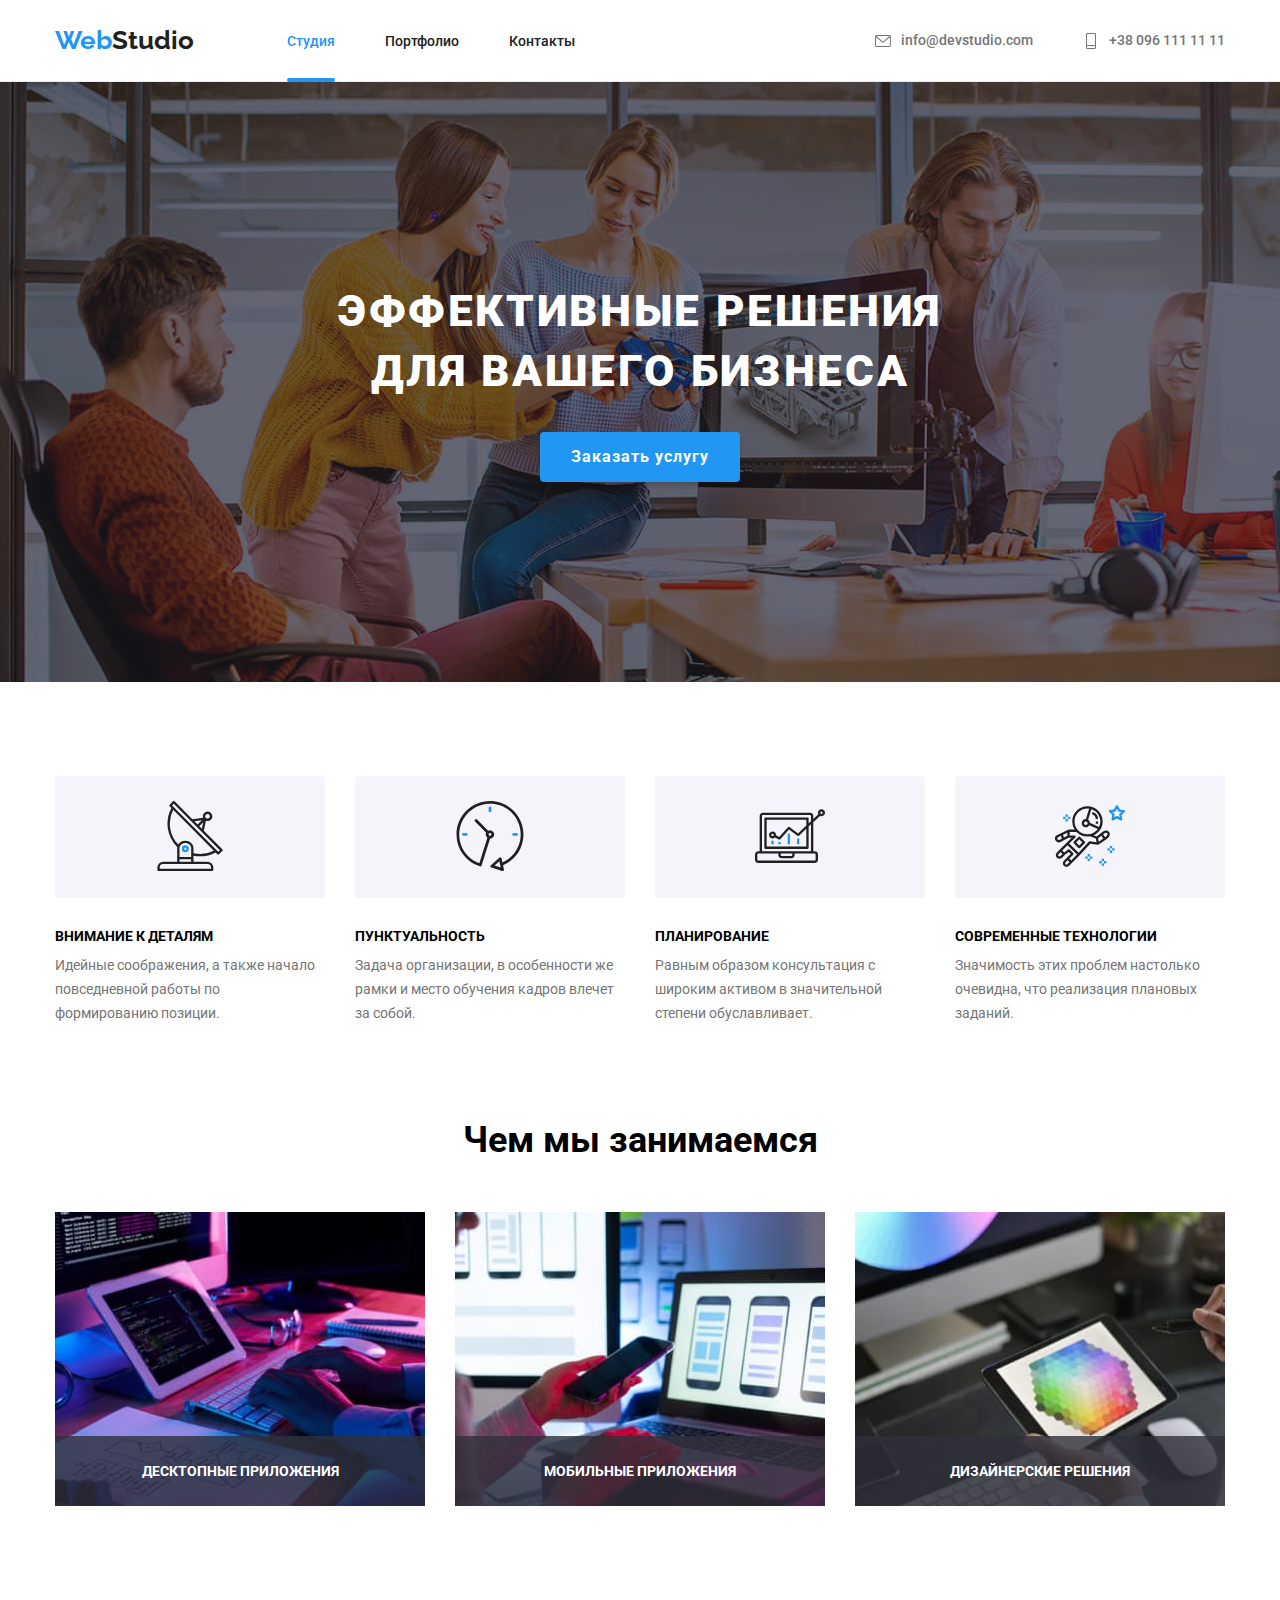
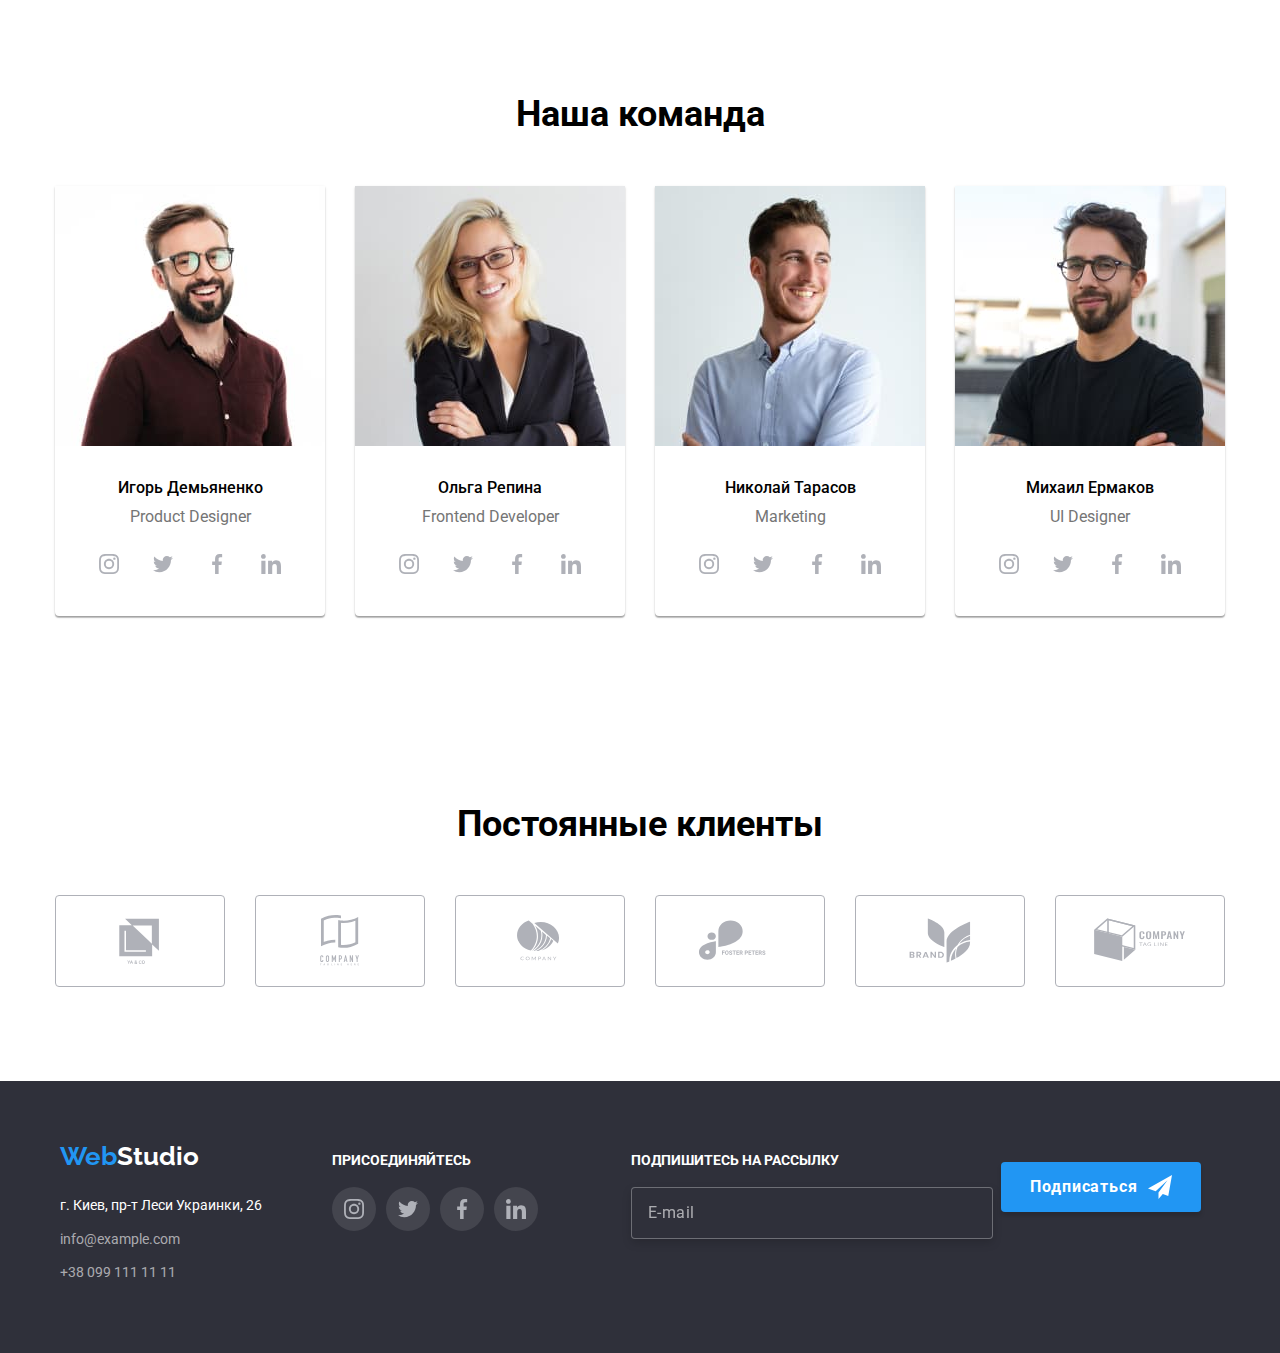
==== index.html @ 5f5c79c5 "Initial commit" ====
<!DOCTYPE html>
<html lang="ru">

<head>
    <meta charset="UTF-8">
    <meta http-equiv="X-UA-Compatible" content="IE=edge">
    <meta name="viewport" content="width=device-width, initial-scale=1.0">
    <title>Студия</title>
    <link rel="preconnect" href="https://fonts.googleapis.com">
    <link rel="preconnect" href="https://fonts.gstatic.com" crossorigin>
    <link
        href="https://fonts.googleapis.com/css2?family=Raleway:wght@700&family=Roboto:wght@400;500;700;900&display=swap"
        rel="stylesheet">
    <!-- <link rel="stylesheet" href="./css/styles.css"> -->
    <link rel="stylesheet" href="./scss/main.css">
</head>

<body>

    <!-- Хедер -->

    <header class="header">
        <div class="container header__container">
            <nav class="header__nav">
                <a href="./index.html" class="logo">
                    <span class="logo__colored">Web</span>Studio</a>
                <ul class="header__menu">
                    <li class="header__menu-item active"><a class="header__menu-link header__menu-link-color" href="./index.html">Студия</a></li>
                    <li class="header__menu-item"><a class="header__menu-link" href="./portfolio.html">Портфолио</a></li>
                    <li class="header__menu-item"><a class="header__menu-link" href="">Контакты</a></li>
                </ul>
            </nav>
            <ul class="header__address">
                <li class="header__address-item">
                    <a class="header__address-link" href="mailto:info@devstudio.com"> <svg class="header__adress-icon">
                            <use href="./images/icons/contacts.svg#icon-mail"></use>
                        </svg>info@devstudio.com</a>
                </li>
                <li class="header__address-item">
                    <a class="header__address-link" href="tel:+380961111111"> <svg class="header__adress-icon">
                            <use href="./images/icons/contacts.svg#icon-tel"></use>
                        </svg>+38 096 111 11 11</a>
                </li>
            </ul>
        </div>
    </header>
    <main>

        <!-- Герой -->

        <section class="hero">
            <div class="container hero__container">
                <h1 class="hero__title">Эффективные решения для вашего бизнеса</h1>
                <!-- btn hero__btn -->
                <button type="button" class="btn" data-modal-open>Заказать услугу</button>
            </div>
        </section>

        <!-- Особености -->

        <section class="section">
            <div class="container">
                <h2 class="hidden">Особенности</h2>
                <ul class="details">
                    <li class="details__item">
                        <div class="details__item-box">
                            <svg class="details__item-image">
                                <use href="./images/icons/about-us.svg#icon-antenna"></use>
                            </svg>
                        </div>
                        <h3 class="details__item-title">Внимание к деталям</h3>
                        <p class="details__item-description">Идейные соображения, а также начало повседневной работы по формированию позиции.</p>
                    </li>
                    <li class="details__item">
                        <div class="details__item-box">
                            <svg class="details__item-image">
                                <use href="./images/icons/about-us.svg#icon-clock"></use>
                            </svg>
                        </div>
                        <h3 class="details__item-title">Пунктуальность</h3>
                        <p class="details__item-description">Задача организации, в особенности же рамки и место обучения кадров влечет за собой.</p>
                    </li>
                    <li class="details__item">
                        <div class="details__item-box">
                            <svg class="details__item-image">
                                <use href="./images/icons/about-us.svg#icon-diagram"></use>
                            </svg>
                        </div>
                        <h3 class="details__item-title">Планирование</h3>
                        <p class="details__item-description">Равным образом консультация с широким активом в значительной степени обуславливает.</p>
                    </li>
                    <li class="details__item">
                        <div class="details__item-box">
                            <svg class="details__item-image">
                                <use href="./images/icons/about-us.svg#icon-astronaut"></use>
                            </svg>
                        </div>
                        <h3 class="details__item-title">Современные технологии</h3>
                        <p class="details__item-description">Значимость этих проблем настолько очевидна, что реализация плановых заданий.</p>
                    </li>
                </ul>
            </div>

                    <!-- Чем мы занимаемся -->

            <div class="container work">
                <h2 class="section__title">Чем мы занимаемся</h2>
                <ul class="work__list">
                    <li>
                        <div class="work__box">
                            <img src="./images/img1.jpg" alt="Создаем разметку текста" width="370" />
                            <div class="work__description">
                                <h3 class="work__title">Десктопные приложения</h3>
                            </div>
                        </div>
                    </li>
                    <li>
                        <div class="work__box">
                            <img src="./images/img2.jpg" alt="Адаптируем для разных платформ" width="370" />
                            <div class="work__description">
                                <h3 class="work__title">Мобильные приложения</h3>
                            </div>
                        </div>
                    </li>
                    <li>
                        <div class="work__box">
                            <img src="./images/img3.jpg" alt="Создаем дизайн проэкта" width="370" />
                            <div class="work__description">
                                <h3 class="work__title">Дизайнерские решения</h3>
                            </div>
                        </div>
                    </li>
                </ul>
            </div>
        </section>

        <!-- Команда -->

        <section class="section our__team">
            <div class="container">
                <h2 class="section__title">Наша команда</h2>
                <ul class="our-team-list">
                    <li class="our-team-item">
                        <img src="./images/img4.jpg" alt="Фото Игорь Демьяненко" width="270">
                        <div class="our-team-box">
                            <h3 class="our-team-name">Игорь Демьяненко</h3>
                            <p class="our-team-post">Product Designer</p>
                        </div>
                        <ul class="socials">
                            <li class="socials__item">
                                <a href="#" class="socials__link">
                                    <svg class="socials__image">
                                        <use href="./images/icons/socials.svg#icon-inst"></use>
                                    </svg>
                                </a>
                            </li>
                            <li class="socials__item">
                                <a href="#" class="socials__link">
                                    <svg class="socials__image">
                                        <use href="./images/icons/socials.svg#icon-twiter"></use>
                                    </svg>
                                </a>
                            </li>
                            <li class="socials__item">
                                <a href="#" class="socials__link">
                                    <svg class="socials__image">
                                        <use href="./images/icons/socials.svg#icon-fb"></use>
                                    </svg>
                                </a>
                            </li>
                            <li class="socials__item">
                                <a href="#" class="socials__link">
                                    <svg class="socials__image">
                                        <use href="./images/icons/socials.svg#icon-li"></use>
                                    </svg>
                                </a>
                            </li>
                        </ul>
                    </li>
                    <li class="our-team-item">
                        <img src="./images/img5.jpg" alt="Фото Ольга Репина" width="270">
                        <div class="our-team-box">
                            <h3 class="our-team-name">Ольга Репина</h3>
                            <p class="our-team-post">Frontend Developer</p>
                        </div>
                        <ul class="socials">
                            <li class="socials__item">
                                <a href="#" class="socials__link">
                                    <svg class="socials__image">
                                        <use href="./images/icons/socials.svg#icon-inst"></use>
                                    </svg>
                                </a>
                            </li>
                            <li class="socials__item">
                                <a href="#" class="socials__link">
                                    <svg class="socials__image">
                                        <use href="./images/icons/socials.svg#icon-twiter"></use>
                                    </svg>
                                </a>
                            </li>
                            <li class="socials__item">
                                <a href="#" class="socials__link">
                                    <svg class="socials__image">
                                        <use href="./images/icons/socials.svg#icon-fb"></use>
                                    </svg>
                                </a>
                            </li>
                            <li class="socials__item">
                                <a href="#" class="socials__link">
                                    <svg class="socials__image">
                                        <use href="./images/icons/socials.svg#icon-li"></use>
                                    </svg>
                                </a>
                            </li>
                        </ul>
                    </li>
                    <li class="our-team-item">
                        <img src="./images/img6.jpg" alt="Фото Николай Тарасов" width="270">
                        <div class="our-team-box">
                            <h3 class="our-team-name">Николай Тарасов</h3>
                            <p class="our-team-post">Marketing</p>
                        </div>
                        <ul class="socials">
                            <li class="socials__item">
                                <a href="#" class="socials__link">
                                    <svg class="socials__image">
                                        <use href="./images/icons/socials.svg#icon-inst"></use>
                                    </svg>
                                </a>
                            </li>
                            <li class="socials__item">
                                <a href="#" class="socials__link">
                                    <svg class="socials__image">
                                        <use href="./images/icons/socials.svg#icon-twiter"></use>
                                    </svg>
                                </a>
                            </li>
                            <li class="socials__item">
                                <a href="#" class="socials__link">
                                    <svg class="socials__image">
                                        <use href="./images/icons/socials.svg#icon-fb"></use>
                                    </svg>
                                </a>
                            </li>
                            <li class="socials__item">
                                <a href="#" class="socials__link">
                                    <svg class="socials__image">
                                        <use href="./images/icons/socials.svg#icon-li"></use>
                                    </svg>
                                </a>
                            </li>
                        </ul>
                    </li>
                    <li class="our-team-item">
                        <img src="./images/img7.jpg" alt="Фото Михаил Ермаков" width="270">
                        <div class="our-team-box">
                            <h3 class="our-team-name">Михаил Ермаков</h3>
                            <p class="our-team-post">UI Designer</p>
                        </div>
                        <ul class="socials">
                            <li class="socials__item">
                                <a href="#" class="socials__link">
                                    <svg class="socials__image">
                                        <use href="./images/icons/socials.svg#icon-inst"></use>
                                    </svg>
                                </a>
                            </li>
                            <li class="socials__item">
                                <a href="#" class="socials__link">
                                    <svg class="socials__image">
                                        <use href="./images/icons/socials.svg#icon-twiter"></use>
                                    </svg>
                                </a>
                            </li>
                            <li class="socials__item">
                                <a href="#" class="socials__link">
                                    <svg class="socials__image">
                                        <use href="./images/icons/socials.svg#icon-fb"></use>
                                    </svg>
                                </a>
                            </li>
                            <li class="socials__item">
                                <a href="#" class="socials__link">
                                    <svg class="socials__image">
                                        <use href="./images/icons/socials.svg#icon-li"></use>
                                    </svg>
                                </a>
                            </li>
                        </ul>
                    </li>
                </ul>
            </div>
        </section>

        <!-- Лого секция -->

        <section class="section">
            <div class="container">
                <h2 class="section__title">Постоянные клиенты</h2>
                <ul class="client__list">
                    <li class="client__item">
                        <svg class="client__icon">
                            <use href="./images/icons/logotips.svg#icon-Logo1"></use>
                        </svg>
                    </li>
                    <li class="client__item">
                        <svg class="client__icon">
                            <use href="./images/icons/logotips.svg#icon-Logo2"></use>
                        </svg>
                    </li>
                    <li class="client__item">
                        <svg class="client__icon">
                            <use href="./images/icons/logotips.svg#icon-Logo3"></use>
                        </svg>
                    </li>
                    <li class="client__item">
                        <svg class="client__icon">
                            <use href="./images/icons/logotips.svg#icon-Logo4"></use>
                        </svg>
                    </li>
                    <li class="client__item">
                        <svg class="client__icon">
                            <use href="./images/icons/logotips.svg#icon-Logo5"></use>
                        </svg>
                    </li>
                    <li class="client__item">
                        <svg class="client__icon">
                            <use href="./images/icons/logotips.svg#icon-Logo6"></use>
                        </svg>
                    </li>
                </ul>
            </div>
        </section>
    </main>

    <!-- Футер -->

    <footer class="footer">
        <div class="footer__container container">
            <div>
                <a href="./index.html" class="logo logo_c-white"><span class="logo__colored">Web</span>Studio</a>
                <address>
                    <ul class="footer__contact-list">
                        <li class="footer__contact-item">
                            <a class="footer__contact-address" href="">г. Киев, пр-т Леси Украинки, 26</a>
                        </li>
                        <li class="footer__contact-item">
                            <a class="footer__contact-link" href="mailto:info@example.com">info@example.com</a>
                        </li>
                        <li class="footer__contact-item">
                            <a class="footer__contact-link" href="tel:+380991111111">+38 099 111 11 11</a>
                        </li>
                    </ul>
                </address>
            </div>
            
            <div class="footer__socials-box">
                <h3 class="footer__title">ПРИСОЕДИНЯЙТЕСЬ</h3>
                <ul class="footer__socials">
                    <li>
                        <a href="#" class="socials__link _color-change">
                            <svg class="socials__image">
                                <use href="./images/icons/socials.svg#icon-inst"></use>
                            </svg>
                        </a>
                    </li>
                    <li>
                        <a href="#" class="socials__link _color-change">
                            <svg class="socials__image">
                                <use href="./images/icons/socials.svg#icon-twiter"></use>
                            </svg>
                        </a>
                    </li>
                    <li>
                        <a href="#" class="socials__link _color-change">
                            <svg class="socials__image">
                                <use href="./images/icons/socials.svg#icon-fb"></use>
                            </svg>
                        </a>
                    </li>
                    <li>
                        <a href="#" class="socials__link _color-change">
                            <svg class="socials__image">
                                <use href="./images/icons/socials.svg#icon-li"></use>
                            </svg>
                        </a>
                    </li>
                </ul>
            </div>
            <div class="subscribe-box">
                <h3 class="footer__title">ПОДПИШИТЕСЬ НА РАССЫЛКУ</h3>
                
                <label for="subscribe-input"></label>
                <input class="subscribe-input" name="subscribe-input" id="subscribe-input" type="email" placeholder="E-mail">

                <button class="btn footer__btn" type="submit">Подписаться
                    <span class="subscribe-btn-box">
                        <svg class="subscribe-btn-icon">
                            <use href="./images/icons/icon-telegram.svg#icon-telegram"></use>
                        </svg>
                    </span>
                </button>

            </div> 
        </div>
    </footer>

<!-- Модальное окно -->


    <div class="backdrop is-hidden" data-modal>
        <div class="modal">
            <div class="container form__container">
                <form class="modal__form">
                    <p class="modal__form-title">Оставьте свои данные, мы вам перезвоним</p>
                    
                    
                    <label class="modal__label" for="form-name">Имя</label>
                    <div class="modal__form-input-box">
                        <input
                        class="modal__form-input"
                         type="text"
                         name="form-name"
                         id="form-name">
                        <span class="modal__input-item">
                            <svg  class="modal__input-icon">
                           <use href="./images/icons/form-icons.svg#icon-name"></use></svg></span>
                        </div>


                     <label class="modal__label" for="form-tel">Телефон</label>
                    <div class="modal__form-input-box">
                        <input
                        class="modal__form-input"
                         type="tel"
                         name="form-tel"
                         id="form-tel">
                        <span class="modal__input-item">
                        <svg class="modal__input-icon">
                            <use href="./images/icons/form-icons.svg#icon-tel"></use></svg></span>
                        </div>

                    <label class="modal__label" for="form-email">Почта</label>
                    <div class="modal__form-input-box">
                        <input
                        class="modal__form-input"
                         type="email"
                         name="form-email"
                         id="form-email">
                        <span class="modal__input-item">
                        <svg class="modal__input-icon">
                            <use href="./images/icons/form-icons.svg#icon-mail"></use></svg></span>
                    </div>

                     <label class="modal__label" for="form-textarea">Комментарий</label>
                    <textarea
                    class="modal__form-input modal__form-textarea" 
                    name="form-textarea-message"
                    id="form-textarea"
                    placeholder="Введите текст"
                    cols="30" 
                    rows="10"></textarea>

                    <label class="form__checkbox-label" for="form-checkbox">
                    <input 
                    class="form__checkbox-input" 
                    type="checkbox" 
                    name="checkbox" 
                    id="form-checkbox">
                    <span class="form__checkbox-checkmark">
                        <svg  class="form__checkbox-icon">
                        <use href="./images/icons/form-icons.svg#icon-check"></use></svg>
                    </span>
                    Соглашаюсь с рассылкой и принимаю
                    <a class="form__checkbox-link" href="">Условия договора</a>
                    </label>

                    <button class="btn" type="submit">Отправить</button>


                </form>
            </div>
            <div class="modal__close" data-modal-close>
            </div>
        </div>
    </div>
    <script src="./js/modal.js"></script>
</body>

</html>
---- css/styles.css ----
/* База */

/* body {
    background-color: var(--brandColor);
    font-family: 'Roboto', sans-serif;
    font-weight: 500;
    font-size: 14px;
    line-height: 1.15;
    color: #212121;
} */

/* * {
    margin: 0;
    padding: 0;
    list-style: none;
    text-decoration: none;
} */

/* :root {
    --brandColor: #ffffff;
    --brandcolorone: #757575;
    --brandcolortwo: #2196f3;
} */

/* .container {
    max-width: 1170px;
    margin: 0 auto;
} */

/* .section {
    padding: 94px 60px;
} */

/* Хедер */

/* .header {
    padding: 24px 215px 25px 215px;
    border-bottom: 1px solid #ECECEC;
} */

/* .logo {
    font-family: 'Raleway', sans-serif;
    font-style: normal;
    font-weight: bold;
    font-size: 26px;
    line-height: 1.20;
    color: var(--brandcolortwo);
}

.logo__color-black {
    color: #212121;
}
.logo__color-white {
    color: var(--brandColor);
} */

/* .header__container {
    display: flex;
    align-items: center;
    justify-content: space-between;
}

.header__nav {
    display: flex;
    align-items: center;

}

.header__menu {
    display: flex;
    margin-left: 93px;
}

.header__menu-link {
    color: #212121;
    align-items: center;
    transition: 250ms cubic-bezier(0.4, 0, 0.2, 1);
}

.header__menu-item {
    margin-right: 50px;
    position: relative;
} */

/* .active::after {
    content: '';
    position: absolute;
    bottom: -34px;
    left: 0;
    width: 100%;
    height: 4px;
    background: #2196F3;
    border-radius: 2px;
    transition: 250ms cubic-bezier(0.4, 0, 0.2, 1);
} */

/* .header__address {
    display: flex;
    align-items: center;
    transition: 250ms cubic-bezier(0.4, 0, 0.2, 1);
}

.header__address-item {
    margin-left: 50px;
    display: flex;
}

.header__address-link {
    display: flex;
    color: var(--brandcolorone);
    transition: 250ms cubic-bezier(0.4, 0, 0.2, 1);
}

.header__address-link:hover,
.header__address-link:focus {
    color: var(--brandcolortwo);
} */

/* .header__adress-icon {
    max-width: 16px;
    max-height: 16px;
    fill: var(--brandcolorone);
    margin-right: 10px;
    transition: 250ms cubic-bezier(0.4, 0, 0.2, 1);
}

.header__address-link:hover 
.header__adres-icon {
    fill: var(--brandcolortwo);
} */

/* Секция 1 */

/* .hero {
    background: linear-gradient(rgba(47, 48, 58, 0.4), rgba(47, 48, 58, 0.4)), url(../images/hero-image.jpg);
    padding: 200px 200px;
    background-repeat: no-repeat;
    background-size: cover;
    max-width: 1600px;
}

.hero__container {
    display: flex;
    flex-direction: column;
    align-items: center;

}

.hero__title {
    font-weight: 900;
    font-size: 44px;
    line-height: 1.36;
    color: var(--brandColor);
    text-align: center;
    letter-spacing: 0.06em;
    text-transform: uppercase;
    width: 696px;
    height: 120px;
} */

/* .mainbutton {
    margin-top: 30px;
    width: 200px;
    height: 50px;
    font-family: inherit;
    font-weight: bold;
    font-size: 16px;
    line-height: 1.87;
    color: var(--brandColor);
    background-color: var(--brandcolortwo);
    cursor: pointer;
    text-align: center;
    box-shadow: 0px 4px 4px rgba(0, 0, 0, 0.15);
    border-radius: 4px;
    border: none;

} */

/* Особенности */

/* .hidden {
    display: none;
} */ 

/* .details {
    display: flex;
    justify-content: space-between;
}

.details__item {
    display: flex;
    flex-direction: column;
    max-width: 270px;
}

.details__item-box {
    background: #F5F4FA;
    border-radius: 4px;
    margin-bottom: 30px;
}

.details__item-image {
    max-width: 70px;
    max-height: 70px;
    padding: 25px 100px;
}

.details__item-title {
    font-weight: 700;
    font-size: 14px;
    line-height: 1.15;
    text-transform: uppercase;
    margin-bottom: 10px;
}

.details__item-description {
    font-weight: 400;
    font-size: 14px;
    line-height: 1.71;
    color: var(--brandcolorone);
} */

/* Чем мы занимаемся */

/* .work__container {
    margin-top: 94px;
} */

/* .section__title {
    font-weight: 700;
    font-size: 36px;
    line-height: 1.16;
    text-align: center;
    margin-bottom: 50px;
} */

/* .work__list {
    display: flex;
    justify-content: space-between;
}

.work__box {
    position: relative;
    max-height: 294px;
}

.work__description {
    position: absolute;
    height: 70px;
    width: 100%;
    bottom: 0;
    background: linear-gradient(rgba(47, 48, 58, 0.8), rgba(47, 48, 58, 0.8));
}

.work__title {
    padding: 27px 0;
    font-weight: 700;
    font-size: 14px;
    line-height: 16px;
    text-align: center;
    text-transform: uppercase;
    color: var(--brandColor);
} */

/* Команда */

/* .our__team {
    background-color: #F5F4FA;
}

.our__team-list {
    display: flex;
    justify-content: space-between;
    width: 1170px;
}

.our__team-item {
    background-color: var(--brandColor);
    box-shadow: 0px 1px 3px rgba(0, 0, 0, 0.12), 0px 1px 1px rgba(0, 0, 0, 0.14), 0px 2px 1px rgba(0, 0, 0, 0.2);
    border-radius: 0px 0px 4px 4px;
}

.our__team-box {
    padding: 30px 60px 0 60px;
}

.our__team-name {
    font-size: 16px;
    line-height: 1.19;
    text-align: center;
    margin-bottom: 10px;
}

.our__team-post {
    font-weight: 400;
    font-size: 16px;
    line-height: 1.19;
    color: var(--brandcolorone);
    text-align: center;
} */

/* Сошиалс */

/* .socials {
    display: flex;
    justify-content: space-between;
    padding: 16px 32px 30px 32px;
}

.socials__link {
    display: flex;
    border-radius: 50%;
    text-align: center;
    width: 44px;
    height: 44px;
    justify-content: center;
    align-items: center;
    transition: 250ms cubic-bezier(0.4, 0, 0.2, 1);
}

.socials__link:hover {
    background-color: #2196F3;
}

.socials__link:hover .socials__image {
    fill: #fff;
}

.socials__image {
    height: 20px;
    width: 20px;
    fill: #AFB1B8;
    transition: 250ms cubic-bezier(0.4, 0, 0.2, 1);
}
.footer__socials {
    display: flex;
    justify-content: space-between;
}

._color-change {
    background-color: rgba(255, 255, 255, 0.1);
} */

/* Секция иконок */

/* .client__list {
    display: flex;
    justify-content: space-between;
}

.client__item {
    display: flex;
    width: 170px;
    height: 92px;
    border: 1px solid #AFB1B8;
    box-sizing: border-box;
    border-radius: 4px;
    cursor: pointer;
    transition: 250ms cubic-bezier(0.4, 0, 0.2, 1);
}

.client__icon {
    padding: 16px 32px;
    fill: rgba(175, 177, 184, 1);
} */

/* .client__item:hover .client__icon {
    fill: var(--brandcolortwo);
}

.client__item:hover {
    border-color: var(--brandcolortwo);
} */

/* Футер */

/* .footer {
    padding: 60px 60px;
    background-color: #2F303A;
}

.footer__container {
    display: flex;
}

.footer__contact-list {
    margin-top: 20px;
    font-weight: 400;
    font-style: normal;
    font-size: 14px;
    line-height: 1.72;
    color: var(--brandColor);
}
.footer__contact-item {
    margin-bottom: 9px;
}

.footer__contact-link {
    font-size: 14px;
    line-height: 1.72;
    color: rgba(255, 255, 255, 0.6);
    transition: 250ms cubic-bezier(0.4, 0, 0.2, 1);
}

.footer__contact-link:hover,
.footer__contact-link:focus {
    color: var(--brandcolortwo);
}

.footer__contact-address {
    font-style: normal;
    font-weight: 400;
    font-size: 14px;
    line-height: 1.71;
    color: var(--brandColor);
}


.footer__socials-box {
    display: flex;
    flex-wrap: wrap;
    flex-direction: column;
    margin-left: 70px;
    margin-top: 12px;
    width: 206px;
}

.footer__title {
    font-size: 14px;
    font-weight: 700;
    color: rgba(255, 255, 255, 1);
    margin-bottom: 20px;
} */

/* Email */

/* .subscribe-box {
    width: 570px;
    position: relative;
    margin-left: 93px;
    margin-top: 12px;
    
}

.subscribe-input {
    position: absolute;
    left: 0;
    width: 362px;
    height: calc(50px + 2px);
    padding-left: 16px;
    cursor: pointer;

    border: 1px solid rgba(255, 255, 255, 0.3);
    box-sizing: border-box;
    filter: drop-shadow(0px 4px 4px rgba(0, 0, 0, 0.15));
    border-radius: 4px;
    background-color: #2F303A;
    color: var(--brandColor);
}
.subscribe-btn-box {
    width: 24px;
    height: 24px;
    margin-left: 10px;
}
.subscribe-btn-icon {
    width: 24px;
    height: 24px;
}
.subscribe-input::placeholder {
    display: flex;
    align-items: center;
    font-weight: 400;
    font-size: 16px;
    line-height: 20px;
    letter-spacing: 0.03em;
    color: rgba(255, 255, 255, 0.6);
}
.subscribe-input:focus-within {
    outline: 2px solid var(--brandcolortwo);
} */

.subscribe-btn {
    position: absolute;
    display: flex;
    justify-content: center;
    align-items: center;
    right: 0;
    padding: 10px 28px;
    width: 200px;
    height: calc(50px + 2px);
    background: #2196F3;
    box-shadow: 0px 4px 4px rgba(0, 0, 0, 0.15);
    border-radius: 4px;
    border: none;
    cursor: pointer;

    font-family: 'Roboto', sans-serif;
    font-weight: 700;
    font-size: 16px;
    line-height: 30px;
    text-align: center;
    letter-spacing: 0.06em;
    color: #ffffff;
}

/* Страница: Портфолио */

/* Кнопки */


/* .portfolio__filter {
    display: flex;
    margin-bottom: 50px;
    justify-content: center;
} */

.portfolio__filter button {
    padding: 6px 22px;
    font-family: inherit;
    font-weight: 500;
    font-size: 16px;
    line-height: 1.62;
    cursor: pointer;
    color: #212121;
    background-color: #F5F4FA;
    border-radius: 4px;
    border: none;
    transition: 250ms cubic-bezier(0.4, 0, 0.2, 1);
}
/* .portfolio__filter-item:not(:last-child) {
    margin-right: 8px;
} */

.portfolio__filter button:hover,
.portfolio__filter button:focus {
    color: var(--brandColor);
    background-color: var(--brandcolortwo);
    box-shadow: 0px 3px 1px rgba(0, 0, 0, 0.1), 0px 1px 2px rgba(0, 0, 0, 0.08), 0px 2px 2px rgba(0, 0, 0, 0.12);
}


/* Картинки */


/* .portfolio__list {
    display: flex;
    flex-wrap: wrap;
    justify-content: space-between;
} */

/* .portfolio__item {
    margin-bottom: 30px;
    transition: 250ms cubic-bezier(0.4, 0, 0.2, 1);
} */

/* .portfolio__item:hover {
    box-shadow: 0px 1px 1px rgba(0, 0, 0, 0.12), 0px 4px 4px rgba(0, 0, 0, 0.06), 1px 4px 6px rgba(0, 0, 0, 0.16);
}
.portfolio__item-box {
    position: relative;
    overflow: hidden;
    height: 294px;
} */
/* .portfolio__item:hover 
.portfolio__image-box {
    top: 0;
    transform: translateY(0%);
} */

/* .portfolio__image-box {
    display: flex;
    align-items: center;
    position: absolute;
    height: 100%;
    padding: 0 25px;
    top: 0;
    transform: translateY(100%);
    color: var(--brandColor);
    transition: 250ms cubic-bezier(0.4, 0, 0.2, 1);
    background: linear-gradient(rgba(33, 150, 243, 0.9), rgba(33, 150, 243, 0.9));
} */

/* .portfolio__image-text {
    font-weight: 400;
    font-size: 18px;
    line-height: 28px;
    text-align: center;
}

.portfolio__description-box {
    padding: 20px 24px;
    box-sizing: border-box;
    border: 1px solid #EEEEEE;
    border-top: none;
    border-top-width: 110px;
}

.portfolio__description-title {
    font-weight: 700;
    font-size: 18px;
    line-height: 2;
}

.portfolio__description-text {
    font-weight: 400;
    font-size: 16px;
    line-height: 1.87;
    color: var(--brandcolorone);
} */



/* Бекдроп */

/* .backdrop.is-hidden {
    display: none;
    visibility: hidden;
    opacity: 0;
    pointer-events: none;
}

.backdrop {
    display: flex;
    justify-content: center;
    align-items: center;
    position: fixed;
    width: 100vw;
    height: 100%;
    top: 0;
    left: 0;
    opacity: 1;
    visibility: visible;

    background: linear-gradient(rgba(0, 0, 0, 0.2), rgba(0, 0, 0, 0.2));
} */

/* Модальное окно */
/* 
.modal {
    position: relative;
    opacity: 1;
    animation-name: modal;
    animation-duration: 0.5s;

    background: #FFFFFF;
    box-shadow: 0px 1px 3px rgba(0, 0, 0, 0.12), 0px 1px 1px rgba(0, 0, 0, 0.14), 0px 2px 1px rgba(0, 0, 0, 0.2);
    border-radius: 4px;
}

@keyframes modal {
    0% {
        transform: scale(0);
    }

    100% {
        transform: scale(1);
    }
} */

/* Модальное окною. Форма */

/* .form__container {
    display: flex;
    justify-content: center;
    align-items: center;
    padding: 40px;
}

.modal__form {
    display: flex;
    flex-direction: column;
    max-width: 450px;
} */

/* Формы заполнения */

/* .modal__form-title {
    font-weight: 700;
    font-size: 20px;
    line-height: 23px;
    text-align: center;
    margin-bottom: 12px;
    letter-spacing: 0.03em;
    color: #212121;
}

.modal__form-input-box {
    position: relative;
    height: 42px;
    cursor: pointer;
} */

/* .modal__input-item {
    position: absolute;
    margin: 14px 15px;
    left: 0;
    transition: 250ms cubic-bezier(0.4, 0, 0.2, 1);
}

.modal__input-icon {
    width: 12px;
    height: 12px;
    transition: 250ms cubic-bezier(0.4, 0, 0.2, 1);
}

.modal__label {
    font-weight: 400;
    font-size: 12px;
    line-height: 14px;
    letter-spacing: 0.01em;
    color: var(--brandcolorone);
    margin-bottom: 4px;
    margin-top: 10px;
} */

/* .modal__form-input {
    border: none;
    padding-left: 42px;
    height: 40px;
    width: 100%;
    border: 1px solid rgba(33, 33, 33, 0.2);
    box-sizing: border-box;
    cursor: pointer;
    border-radius: 4px;
    transition: 250ms cubic-bezier(0.4, 0, 0.2, 1);
} */

/* .modal__form-input:focus-visible {
    outline: 2px solid var(--brandcolortwo);
}

.modal__form-input:focus-visible ~
.modal__input-item >
.modal__input-icon {
    fill: var(--brandcolortwo);
} */


/* Коментарии */

/* .modal__form-textarea {
    height: 120px;
    padding: 12px 16px;
}

.modal__form-textarea::placeholder {
    font-family: 'Roboto', sans-serif;
    font-weight: 400;
    font-size: 14px;
    line-height: 16px;
} */

/* Чекбокс */

/* .form__checkbox-label {
    position: relative;
    align-self: center;
    font-weight: 400;
    font-size: 14px;
    line-height: 24px;
    letter-spacing: 0.03em;
    margin-top: 20px;
    margin-bottom: 30px;
    padding-left: 30px;
    user-select: none;
}

.form__checkbox-link {
    color: var(--brandcolortwo);
    text-decoration: underline;
}

.form__checkbox-input {
    position: absolute;
    width: 0;
    height: 0;
    z-index: -1;
    transition: 250ms cubic-bezier(0.4, 0, 0.2, 1);
}

.form__checkbox-checkmark {
    position: absolute;
    width: 14px;
    height: 14px;
    left: 2px;
    top: 1px;
    border: 3px solid #212121;
    ;
    border-radius: 2px;
    transition: 250ms cubic-bezier(0.4, 0, 0.2, 1);
}

.form__checkbox-icon {
    position: absolute;
    width: 16px;
    height: 18px;
    fill: transparent;
    top: -1px;
    left: -1px;
    transition: 250ms cubic-bezier(0.4, 0, 0.2, 1);
} */

/* .form__checkbox-input:checked ~
.form__checkbox-checkmark {
    background-color: var(--brandcolortwo);
    border: 3px solid var(--brandcolortwo);
}

.form__checkbox-input:checked ~
.form__checkbox-checkmark >
.form__checkbox-icon {
    fill: var(--brandColor);
} */

/* Кнопка */

.modal__btn {
    align-self: center;
    font-weight: 700;
    font-size: 16px;
    line-height: 30px;
    letter-spacing: 0.06em;
    width: 200px;
    height: 50px;
    cursor: pointer;
    transition: 250ms cubic-bezier(0.4, 0, 0.2, 1);

    color: var(--brandColor);
    background-color: var(--brandcolortwo);
    border-radius: 4px;
    border: none;
}

.modal-btn:hover {
    background-color: #188CE8;
    color: var(--brandColor);

    box-shadow: 0px 4px 4px rgba(0, 0, 0, 0.15);
}

/* Закрытие модального окна */

/* .modal__close {
    position: absolute;
    width: 30px;
    height: 30px;
    border-radius: 50%;
    top: 8px;
    right: 8px;
    cursor: pointer;
    transition: 250ms cubic-bezier(0.4, 0, 0.2, 1);


    background: #FFFFFF;
    border: 1px solid rgba(0, 0, 0, 0.1);
    box-sizing: border-box;
}

.modal__close::before,
.modal__close::after {
    content: '';
    position: absolute;
    top: 50%;
    left: 50%;
    width: 15px;
    height: 1.5px;
    background-color: black;
    transition: 250ms cubic-bezier(0.4, 0, 0.2, 1);
}

.modal__close::after {
    transform: translate(-50%, -50%) rotate(45deg);
}

.modal__close::before {
    transform: translate(-50%, -50%) rotate(-45deg);
}

.modal__close:hover::after,
.modal__close:hover::before {
    background-color: var(--brandcolortwo);
} */
---- scss/main.css ----
html, body, div, span, applet, object, iframe,
h1, h2, h3, h4, h5, h6, p, blockquote, pre,
a, abbr, acronym, address, big, cite, code,
del, dfn, em, img, ins, kbd, q, s, samp,
small, strike, strong, sub, sup, tt, var,
b, u, i, center,
dl, dt, dd, ol, ul, li,
fieldset, form, label, legend, input, textarea,
table, caption, tbody, tfoot, thead, tr, th, td,
article, aside, canvas, details, embed,
figure, figcaption, footer, header, hgroup,
menu, nav, output, ruby, section, summary,
time, mark, audio, video {
  margin: 0;
  padding: 0;
  border: 0;
  font-size: 100%;
  font: inherit;
  vertical-align: baseline;
  -webkit-box-sizing: border-box;
          box-sizing: border-box;
}

/* HTML5 display-role reset for older browsers */
article, aside, details, figcaption, figure,
footer, header, hgroup, menu, nav, section {
  display: block;
}

body {
  line-height: 1;
}

ol, ul {
  list-style: none;
}

blockquote, q {
  quotes: none;
}

blockquote:before, blockquote:after,
q:before, q:after {
  content: '';
  content: none;
}

table {
  border-collapse: collapse;
  border-spacing: 0;
}

body {
  font-family: 'Roboto', sans-serif;
  font-size: 14px;
}

a {
  text-decoration: none;
}

.container {
  max-width: 1170px;
  margin: 0 auto;
}

.section {
  padding: 94px 0;
}

.hidden {
  display: none;
}

.section__title {
  font-weight: 700;
  font-size: 36px;
  line-height: 1.16;
  text-align: center;
  margin-bottom: 50px;
}

.logo {
  font-family: 'Raleway', sans-serif;
  font-weight: bold;
  font-size: 26px;
  line-height: 1.20;
  color: #212121;
}

.logo__colored {
  color: #2196F3;
}

.logo_c-white {
  color: #FFFFFF;
}

.btn {
  width: 200px;
  height: 50px;
  font-weight: 700;
  font-size: 16px;
  line-height: 30px;
  letter-spacing: 0.06em;
  color: #FFFFFF;
  background-color: #2196F3;
  text-align: center;
  -ms-flex-item-align: center;
      -ms-grid-row-align: center;
      align-self: center;
  -webkit-box-sizing: border-box;
          box-sizing: border-box;
  border-radius: 4px;
  cursor: pointer;
  font-family: inherit;
  border: none;
  -webkit-transition: 250ms cubic-bezier(0.4, 0, 0.2, 1);
  transition: 250ms cubic-bezier(0.4, 0, 0.2, 1);
  -webkit-box-shadow: 0px 4px 4px rgba(0, 0, 0, 0.15);
          box-shadow: 0px 4px 4px rgba(0, 0, 0, 0.15);
}

.btn:hover, .btn:focus {
  background-color: #188CE8;
}

.backdrop.is-hidden {
  display: none;
  visibility: hidden;
  opacity: 0;
  pointer-events: none;
}

.backdrop {
  display: -webkit-box;
  display: -ms-flexbox;
  display: flex;
  -webkit-box-pack: center;
      -ms-flex-pack: center;
          justify-content: center;
  -webkit-box-align: center;
      -ms-flex-align: center;
          align-items: center;
  position: fixed;
  width: 100vw;
  height: 100%;
  top: 0;
  left: 0;
  opacity: 1;
  visibility: visible;
  background: -webkit-gradient(linear, left top, left bottom, from(rgba(0, 0, 0, 0.2)), to(rgba(0, 0, 0, 0.2)));
  background: linear-gradient(rgba(0, 0, 0, 0.2), rgba(0, 0, 0, 0.2));
}

.modal {
  position: relative;
  opacity: 1;
  -webkit-animation-name: modal;
          animation-name: modal;
  -webkit-animation-duration: 0.5s;
          animation-duration: 0.5s;
  background: #FFFFFF;
  -webkit-box-shadow: 0px 1px 3px rgba(0, 0, 0, 0.12), 0px 1px 1px rgba(0, 0, 0, 0.14), 0px 2px 1px rgba(0, 0, 0, 0.2);
          box-shadow: 0px 1px 3px rgba(0, 0, 0, 0.12), 0px 1px 1px rgba(0, 0, 0, 0.14), 0px 2px 1px rgba(0, 0, 0, 0.2);
  border-radius: 4px;
}

.modal__input-item {
  position: absolute;
  margin: 14px 15px;
  left: 0;
  -webkit-transition: 250ms cubic-bezier(0.4, 0, 0.2, 1);
  transition: 250ms cubic-bezier(0.4, 0, 0.2, 1);
}

.modal__input-icon {
  width: 12px;
  height: 12px;
  -webkit-transition: 250ms cubic-bezier(0.4, 0, 0.2, 1);
  transition: 250ms cubic-bezier(0.4, 0, 0.2, 1);
}

.modal__label {
  font-weight: 400;
  font-size: 12px;
  line-height: 14px;
  letter-spacing: 0.01em;
  color: #757575;
  margin-bottom: 4px;
  margin-top: 10px;
}

@-webkit-keyframes modal {
  0% {
    -webkit-transform: scale(0);
            transform: scale(0);
  }
  100% {
    -webkit-transform: scale(1);
            transform: scale(1);
  }
}

@keyframes modal {
  0% {
    -webkit-transform: scale(0);
            transform: scale(0);
  }
  100% {
    -webkit-transform: scale(1);
            transform: scale(1);
  }
}

.form__container {
  display: -webkit-box;
  display: -ms-flexbox;
  display: flex;
  -webkit-box-pack: center;
      -ms-flex-pack: center;
          justify-content: center;
  -webkit-box-align: center;
      -ms-flex-align: center;
          align-items: center;
  padding: 40px;
}

.modal__form {
  display: -webkit-box;
  display: -ms-flexbox;
  display: flex;
  -webkit-box-orient: vertical;
  -webkit-box-direction: normal;
      -ms-flex-direction: column;
          flex-direction: column;
  max-width: 450px;
}

.modal__form-title {
  font-weight: 700;
  font-size: 20px;
  line-height: 23px;
  text-align: center;
  margin-bottom: 12px;
  letter-spacing: 0.03em;
  color: #212121;
}

.modal__form-input-box {
  position: relative;
  height: 42px;
  cursor: pointer;
}

.modal__form-input {
  border: none;
  padding-left: 42px;
  height: 40px;
  width: 100%;
  border: 1px solid rgba(33, 33, 33, 0.2);
  -webkit-box-sizing: border-box;
          box-sizing: border-box;
  cursor: pointer;
  border-radius: 4px;
  -webkit-transition: 250ms cubic-bezier(0.4, 0, 0.2, 1);
  transition: 250ms cubic-bezier(0.4, 0, 0.2, 1);
}

.modal__form-input:focus-visible {
  outline: 2px solid #2196F3;
}

.modal__form-input:focus-visible ~
.modal__input-item >
.modal__input-icon {
  fill: #2196F3;
}

.modal__form-textarea {
  height: 120px;
  padding: 12px 16px;
}

.modal__form-textarea::-webkit-input-placeholder {
  font-family: 'Roboto', sans-serif;
  font-weight: 400;
  font-size: 14px;
  line-height: 16px;
}

.modal__form-textarea:-ms-input-placeholder {
  font-family: 'Roboto', sans-serif;
  font-weight: 400;
  font-size: 14px;
  line-height: 16px;
}

.modal__form-textarea::-ms-input-placeholder {
  font-family: 'Roboto', sans-serif;
  font-weight: 400;
  font-size: 14px;
  line-height: 16px;
}

.modal__form-textarea::placeholder {
  font-family: 'Roboto', sans-serif;
  font-weight: 400;
  font-size: 14px;
  line-height: 16px;
}

.form__checkbox-label {
  position: relative;
  -ms-flex-item-align: center;
      -ms-grid-row-align: center;
      align-self: center;
  font-weight: 400;
  font-size: 14px;
  line-height: 24px;
  letter-spacing: 0.03em;
  margin-top: 20px;
  margin-bottom: 30px;
  padding-left: 30px;
  -webkit-user-select: none;
     -moz-user-select: none;
      -ms-user-select: none;
          user-select: none;
}

.form__checkbox-link {
  color: #2196F3;
  text-decoration: underline;
}

.form__checkbox-input {
  position: absolute;
  width: 0;
  height: 0;
  z-index: -1;
  -webkit-transition: 250ms cubic-bezier(0.4, 0, 0.2, 1);
  transition: 250ms cubic-bezier(0.4, 0, 0.2, 1);
}

.form__checkbox-input:checked ~
.form__checkbox-checkmark {
  background-color: #2196F3;
  border: 2px solid #2196F3;
}

.form__checkbox-input:checked ~
.form__checkbox-checkmark >
.form__checkbox-icon {
  fill: #FFFFFF;
}

.form__checkbox-checkmark {
  position: absolute;
  width: 17px;
  height: 17px;
  left: 2px;
  top: 3px;
  border: 2px solid #212121;
  border-radius: 2px;
  -webkit-transition: 250ms cubic-bezier(0.4, 0, 0.2, 1);
  transition: 250ms cubic-bezier(0.4, 0, 0.2, 1);
}

.form__checkbox-icon {
  position: absolute;
  width: 15px;
  height: 15px;
  fill: transparent;
  top: -1px;
  left: -1px;
  -webkit-transition: 250ms cubic-bezier(0.4, 0, 0.2, 1);
  transition: 250ms cubic-bezier(0.4, 0, 0.2, 1);
}

.modal__close {
  position: absolute;
  width: 30px;
  height: 30px;
  border-radius: 50%;
  top: 8px;
  right: 8px;
  cursor: pointer;
  -webkit-transition: 250ms cubic-bezier(0.4, 0, 0.2, 1);
  transition: 250ms cubic-bezier(0.4, 0, 0.2, 1);
  background: #FFFFFF;
  border: 1px solid rgba(0, 0, 0, 0.1);
  -webkit-box-sizing: border-box;
          box-sizing: border-box;
}

.modal__close::before, .modal__close::after {
  content: '';
  position: absolute;
  top: 50%;
  left: 50%;
  width: 15px;
  height: 1.5px;
  background-color: black;
  -webkit-transition: 250ms cubic-bezier(0.4, 0, 0.2, 1);
  transition: 250ms cubic-bezier(0.4, 0, 0.2, 1);
}

.modal__close::after {
  -webkit-transform: translate(-50%, -50%) rotate(45deg);
          transform: translate(-50%, -50%) rotate(45deg);
}

.modal__close::before {
  -webkit-transform: translate(-50%, -50%) rotate(-45deg);
          transform: translate(-50%, -50%) rotate(-45deg);
}

.modal__close:hover::after, .modal__close:hover::before {
  background-color: #2196F3;
}

.socials {
  display: -webkit-box;
  display: -ms-flexbox;
  display: flex;
  -webkit-box-pack: justify;
      -ms-flex-pack: justify;
          justify-content: space-between;
  padding: 16px 32px 30px 32px;
}

.socials__link {
  display: -webkit-box;
  display: -ms-flexbox;
  display: flex;
  border-radius: 50%;
  text-align: center;
  width: 44px;
  height: 44px;
  -webkit-box-pack: center;
      -ms-flex-pack: center;
          justify-content: center;
  -webkit-box-align: center;
      -ms-flex-align: center;
          align-items: center;
  -webkit-transition: 250ms cubic-bezier(0.4, 0, 0.2, 1);
  transition: 250ms cubic-bezier(0.4, 0, 0.2, 1);
}

.socials__link:hover {
  background-color: #2196F3;
}

.socials__link:hover .socials__image {
  fill: #FFFFFF;
}

.socials__image {
  height: 20px;
  width: 20px;
  fill: #AFB1B8;
  -webkit-transition: 250ms cubic-bezier(0.4, 0, 0.2, 1);
  transition: 250ms cubic-bezier(0.4, 0, 0.2, 1);
}

.footer__socials {
  display: -webkit-box;
  display: -ms-flexbox;
  display: flex;
  -webkit-box-pack: justify;
      -ms-flex-pack: justify;
          justify-content: space-between;
}

._color-change {
  background-color: rgba(255, 255, 255, 0.1);
}

.header {
  padding: 25px 0;
  border-bottom: 1px solid #ECECEC;
}

.header__container {
  display: -webkit-box;
  display: -ms-flexbox;
  display: flex;
  -webkit-box-align: center;
      -ms-flex-align: center;
          align-items: center;
  -webkit-box-pack: justify;
      -ms-flex-pack: justify;
          justify-content: space-between;
}

.header__nav {
  display: -webkit-box;
  display: -ms-flexbox;
  display: flex;
  -webkit-box-align: center;
      -ms-flex-align: center;
          align-items: center;
}

.header__menu {
  display: -webkit-box;
  display: -ms-flexbox;
  display: flex;
  margin-left: 93px;
}

.header__menu-item {
  margin-right: 50px;
  position: relative;
}

.header__menu-item.active::after {
  content: '';
  position: absolute;
  bottom: -34px;
  left: 0;
  width: 100%;
  height: 4px;
  background-color: #2196F3;
  border-radius: 2px;
  -webkit-transition: 250ms cubic-bezier(0.4, 0, 0.2, 1);
  transition: 250ms cubic-bezier(0.4, 0, 0.2, 1);
}

.header__menu-link {
  color: #212121;
  -webkit-box-align: center;
      -ms-flex-align: center;
          align-items: center;
  -webkit-transition: 250ms cubic-bezier(0.4, 0, 0.2, 1);
  transition: 250ms cubic-bezier(0.4, 0, 0.2, 1);
  font-weight: 500;
}

.header__menu-link-color {
  color: #2196F3;
}

.header__address {
  display: -webkit-box;
  display: -ms-flexbox;
  display: flex;
  -webkit-box-align: center;
      -ms-flex-align: center;
          align-items: center;
  -webkit-transition: 250ms cubic-bezier(0.4, 0, 0.2, 1);
  transition: 250ms cubic-bezier(0.4, 0, 0.2, 1);
}

.header__address-item {
  margin-left: 50px;
  display: -webkit-box;
  display: -ms-flexbox;
  display: flex;
}

.header__address-link {
  display: -webkit-box;
  display: -ms-flexbox;
  display: flex;
  color: #757575;
  -webkit-transition: 250ms cubic-bezier(0.4, 0, 0.2, 1);
  transition: 250ms cubic-bezier(0.4, 0, 0.2, 1);
  font-weight: 500;
}

.header__address-link:hover, .header__address-link:focus {
  color: #2196F3;
}

.header__address-link:hover .header__adress-icon, .header__address-link:focus .header__adress-icon {
  fill: #2196F3;
}

.header__adress-icon {
  max-width: 16px;
  max-height: 16px;
  fill: #757575;
  margin-right: 10px;
  -webkit-transition: 250ms cubic-bezier(0.4, 0, 0.2, 1);
  transition: 250ms cubic-bezier(0.4, 0, 0.2, 1);
}

.hero {
  background: -webkit-gradient(linear, left top, left bottom, from(rgba(47, 48, 58, 0.4)), to(rgba(47, 48, 58, 0.4))), url(../images/hero-image.jpg);
  background: linear-gradient(rgba(47, 48, 58, 0.4), rgba(47, 48, 58, 0.4)), url(../images/hero-image.jpg);
  padding: 200px 200px;
  height: 600px;
  background-repeat: no-repeat;
  background-size: cover;
}

.hero__container {
  display: -webkit-box;
  display: -ms-flexbox;
  display: flex;
  -webkit-box-orient: vertical;
  -webkit-box-direction: normal;
      -ms-flex-direction: column;
          flex-direction: column;
  -webkit-box-align: center;
      -ms-flex-align: center;
          align-items: center;
}

.hero__title {
  font-weight: 900;
  font-size: 44px;
  line-height: 1.36;
  color: #FFFFFF;
  text-align: center;
  letter-spacing: 0.06em;
  text-transform: uppercase;
  width: 696px;
  height: 120px;
  margin-bottom: 30px;
}

.details {
  display: -webkit-box;
  display: -ms-flexbox;
  display: flex;
  -webkit-box-pack: justify;
      -ms-flex-pack: justify;
          justify-content: space-between;
}

.details__item {
  display: -webkit-box;
  display: -ms-flexbox;
  display: flex;
  -webkit-box-orient: vertical;
  -webkit-box-direction: normal;
      -ms-flex-direction: column;
          flex-direction: column;
  max-width: 270px;
}

.details__item-box {
  background: #F5F4FA;
  border-radius: 4px;
  margin-bottom: 30px;
}

.details__item-image {
  max-width: 70px;
  max-height: 70px;
  padding: 25px 100px;
}

.details__item-title {
  font-weight: 700;
  font-size: 14px;
  line-height: 1.15;
  text-transform: uppercase;
  margin-bottom: 10px;
}

.details__item-description {
  font-weight: 400;
  font-size: 14px;
  line-height: 1.71;
  color: #757575;
}

.work {
  margin-top: 94px;
}

.work__list {
  display: -webkit-box;
  display: -ms-flexbox;
  display: flex;
  -webkit-box-pack: justify;
      -ms-flex-pack: justify;
          justify-content: space-between;
}

.work__box {
  position: relative;
  max-height: 294px;
}

.work__description {
  position: absolute;
  height: 70px;
  width: 100%;
  bottom: 0;
  background: -webkit-gradient(linear, left top, left bottom, from(rgba(47, 48, 58, 0.8)), to(rgba(47, 48, 58, 0.8)));
  background: linear-gradient(rgba(47, 48, 58, 0.8), rgba(47, 48, 58, 0.8));
}

.work__title {
  padding: 27px 0;
  font-weight: 700;
  font-size: 14px;
  line-height: 16px;
  text-align: center;
  text-transform: uppercase;
  color: #FFFFFF;
}

.our-team {
  background-color: #F5F4FA;
}

.our-team-list {
  display: -webkit-box;
  display: -ms-flexbox;
  display: flex;
  -webkit-box-pack: justify;
      -ms-flex-pack: justify;
          justify-content: space-between;
  width: 1170px;
}

.our-team-item {
  background-color: #FFFFFF;
  -webkit-box-shadow: 0px 1px 3px rgba(0, 0, 0, 0.12), 0px 1px 1px rgba(0, 0, 0, 0.14), 0px 2px 1px rgba(0, 0, 0, 0.2);
          box-shadow: 0px 1px 3px rgba(0, 0, 0, 0.12), 0px 1px 1px rgba(0, 0, 0, 0.14), 0px 2px 1px rgba(0, 0, 0, 0.2);
  border-radius: 0px 0px 4px 4px;
}

.our-team-box {
  padding: 30px 60px 0 60px;
}

.our-team-name {
  font-size: 16px;
  font-weight: 500;
  line-height: 1.19;
  text-align: center;
  margin-bottom: 10px;
}

.our-team-post {
  font-weight: 400;
  font-size: 16px;
  line-height: 1.19;
  color: #757575;
  text-align: center;
}

.client__list {
  display: -webkit-box;
  display: -ms-flexbox;
  display: flex;
  -webkit-box-pack: justify;
      -ms-flex-pack: justify;
          justify-content: space-between;
}

.client__item {
  display: -webkit-box;
  display: -ms-flexbox;
  display: flex;
  width: 170px;
  height: 92px;
  border: 1px solid #AFB1B8;
  -webkit-box-sizing: border-box;
          box-sizing: border-box;
  border-radius: 4px;
  cursor: pointer;
  -webkit-transition: 250ms cubic-bezier(0.4, 0, 0.2, 1);
  transition: 250ms cubic-bezier(0.4, 0, 0.2, 1);
}

.client__item:hover {
  border-color: #2196F3;
}

.client__item:hover .client__icon {
  fill: #2196F3;
}

.client__icon {
  padding: 16px 32px;
  fill: #afb1b8;
}

.portfolio__filter {
  display: -webkit-box;
  display: -ms-flexbox;
  display: flex;
  margin-bottom: 50px;
  -webkit-box-pack: center;
      -ms-flex-pack: center;
          justify-content: center;
}

.portfolio__filter-item:not(:last-child) {
  margin-right: 8px;
}

.portfolio__btn {
  width: 100%;
  height: 100%;
  font-weight: 500;
  letter-spacing: 0.03em;
  padding: 6px 22px;
  color: #212121;
  background-color: #F5F4FA;
  -webkit-box-shadow: none;
          box-shadow: none;
}

.portfolio__btn:hover, .portfolio__btn:focus {
  color: #FFFFFF;
  background-color: #2196F3;
  -webkit-box-shadow: 0px 3px 1px rgba(0, 0, 0, 0.1), 0px 1px 2px rgba(0, 0, 0, 0.08), 0px 2px 2px rgba(0, 0, 0, 0.12);
          box-shadow: 0px 3px 1px rgba(0, 0, 0, 0.1), 0px 1px 2px rgba(0, 0, 0, 0.08), 0px 2px 2px rgba(0, 0, 0, 0.12);
}

.portfolio__list {
  display: -webkit-box;
  display: -ms-flexbox;
  display: flex;
  -ms-flex-wrap: wrap;
      flex-wrap: wrap;
  -webkit-box-pack: justify;
      -ms-flex-pack: justify;
          justify-content: space-between;
}

.portfolio__item {
  margin-bottom: 30px;
  -webkit-transition: 250ms cubic-bezier(0.4, 0, 0.2, 1);
  transition: 250ms cubic-bezier(0.4, 0, 0.2, 1);
}

.portfolio__item:hover {
  -webkit-box-shadow: 0px 1px 1px rgba(0, 0, 0, 0.12), 0px 4px 4px rgba(0, 0, 0, 0.06), 1px 4px 6px rgba(0, 0, 0, 0.16);
          box-shadow: 0px 1px 1px rgba(0, 0, 0, 0.12), 0px 4px 4px rgba(0, 0, 0, 0.06), 1px 4px 6px rgba(0, 0, 0, 0.16);
}

.portfolio__item:hover .portfolio__image-box {
  top: 0;
  -webkit-transform: translateY(0%);
          transform: translateY(0%);
}

.portfolio__item-box {
  position: relative;
  overflow: hidden;
  height: 294px;
}

.portfolio__image-box {
  display: -webkit-box;
  display: -ms-flexbox;
  display: flex;
  -webkit-box-align: center;
      -ms-flex-align: center;
          align-items: center;
  position: absolute;
  height: 100%;
  padding: 0 25px;
  top: 0;
  -webkit-transform: translateY(100%);
          transform: translateY(100%);
  color: #FFFFFF;
  -webkit-transition: 250ms cubic-bezier(0.4, 0, 0.2, 1);
  transition: 250ms cubic-bezier(0.4, 0, 0.2, 1);
  background: -webkit-gradient(linear, left top, left bottom, from(rgba(33, 150, 243, 0.9)), to(rgba(33, 150, 243, 0.9)));
  background: linear-gradient(rgba(33, 150, 243, 0.9), rgba(33, 150, 243, 0.9));
}

.portfolio__image-text {
  font-weight: 400;
  font-size: 18px;
  line-height: 28px;
  text-align: center;
}

.portfolio__description-box {
  padding: 20px 24px;
  -webkit-box-sizing: border-box;
          box-sizing: border-box;
  border: 1px solid #EEEEEE;
  border-top: none;
  border-top-width: 110px;
}

.portfolio__description-title {
  font-weight: 700;
  font-size: 18px;
  line-height: 2;
}

.portfolio__description-text {
  font-weight: 400;
  font-size: 16px;
  line-height: 1.87;
  color: #757575;
}

.footer {
  padding: 60px 60px;
  background-color: #2F303A;
}

.footer__container {
  display: -webkit-box;
  display: -ms-flexbox;
  display: flex;
}

.footer__contact-list {
  margin-top: 20px;
  font-weight: 400;
  font-style: normal;
  font-size: 14px;
  line-height: 1.72;
  color: #FFFFFF;
}

.footer__contact-item {
  margin-bottom: 9px;
}

.footer__contact-link {
  font-size: 14px;
  line-height: 1.72;
  color: rgba(255, 255, 255, 0.6);
  -webkit-transition: 250ms cubic-bezier(0.4, 0, 0.2, 1);
  transition: 250ms cubic-bezier(0.4, 0, 0.2, 1);
}

.footer__contact-link:hover, .footer__contact-link:focus {
  color: #2196F3;
}

.footer__contact-address {
  font-style: normal;
  font-weight: 400;
  font-size: 14px;
  line-height: 1.71;
  color: #FFFFFF;
}

.footer__socials-box {
  display: -webkit-box;
  display: -ms-flexbox;
  display: flex;
  -ms-flex-wrap: wrap;
      flex-wrap: wrap;
  -webkit-box-orient: vertical;
  -webkit-box-direction: normal;
      -ms-flex-direction: column;
          flex-direction: column;
  margin-left: 70px;
  margin-top: 12px;
  width: 206px;
}

.footer__title {
  font-size: 14px;
  font-weight: 700;
  color: white;
  margin-bottom: 20px;
}

.footer__btn {
  position: absolute;
  display: -webkit-box;
  display: -ms-flexbox;
  display: flex;
  -webkit-box-pack: center;
      -ms-flex-pack: center;
          justify-content: center;
  -webkit-box-align: center;
      -ms-flex-align: center;
          align-items: center;
  right: 0;
}

.subscribe-box {
  width: 570px;
  position: relative;
  margin-left: 93px;
  margin-top: 12px;
}

.subscribe-input {
  position: absolute;
  left: 0;
  width: 362px;
  height: calc(50px + 2px);
  padding-left: 16px;
  cursor: pointer;
  border: 1px solid rgba(255, 255, 255, 0.3);
  -webkit-box-sizing: border-box;
          box-sizing: border-box;
  -webkit-filter: drop-shadow(0px 4px 4px rgba(0, 0, 0, 0.15));
          filter: drop-shadow(0px 4px 4px rgba(0, 0, 0, 0.15));
  border-radius: 4px;
  background-color: #2F303A;
  color: #FFFFFF;
}

.subscribe-input::-webkit-input-placeholder {
  display: -webkit-box;
  display: flex;
  -webkit-box-align: center;
          align-items: center;
  font-weight: 400;
  font-size: 16px;
  line-height: 20px;
  letter-spacing: 0.03em;
  color: rgba(255, 255, 255, 0.6);
}

.subscribe-input:-ms-input-placeholder {
  display: -ms-flexbox;
  display: flex;
  -ms-flex-align: center;
      align-items: center;
  font-weight: 400;
  font-size: 16px;
  line-height: 20px;
  letter-spacing: 0.03em;
  color: rgba(255, 255, 255, 0.6);
}

.subscribe-input::-ms-input-placeholder {
  display: -ms-flexbox;
  display: flex;
  -ms-flex-align: center;
      align-items: center;
  font-weight: 400;
  font-size: 16px;
  line-height: 20px;
  letter-spacing: 0.03em;
  color: rgba(255, 255, 255, 0.6);
}

.subscribe-input::placeholder {
  display: -webkit-box;
  display: -ms-flexbox;
  display: flex;
  -webkit-box-align: center;
      -ms-flex-align: center;
          align-items: center;
  font-weight: 400;
  font-size: 16px;
  line-height: 20px;
  letter-spacing: 0.03em;
  color: rgba(255, 255, 255, 0.6);
}

.subscribe-input:focus-within {
  outline: 2px solid #2196F3;
}

.subscribe-btn-box {
  width: 24px;
  height: 24px;
  margin-left: 10px;
}

.subscribe-btn-icon {
  width: 24px;
  height: 24px;
}
/*# sourceMappingURL=main.css.map */
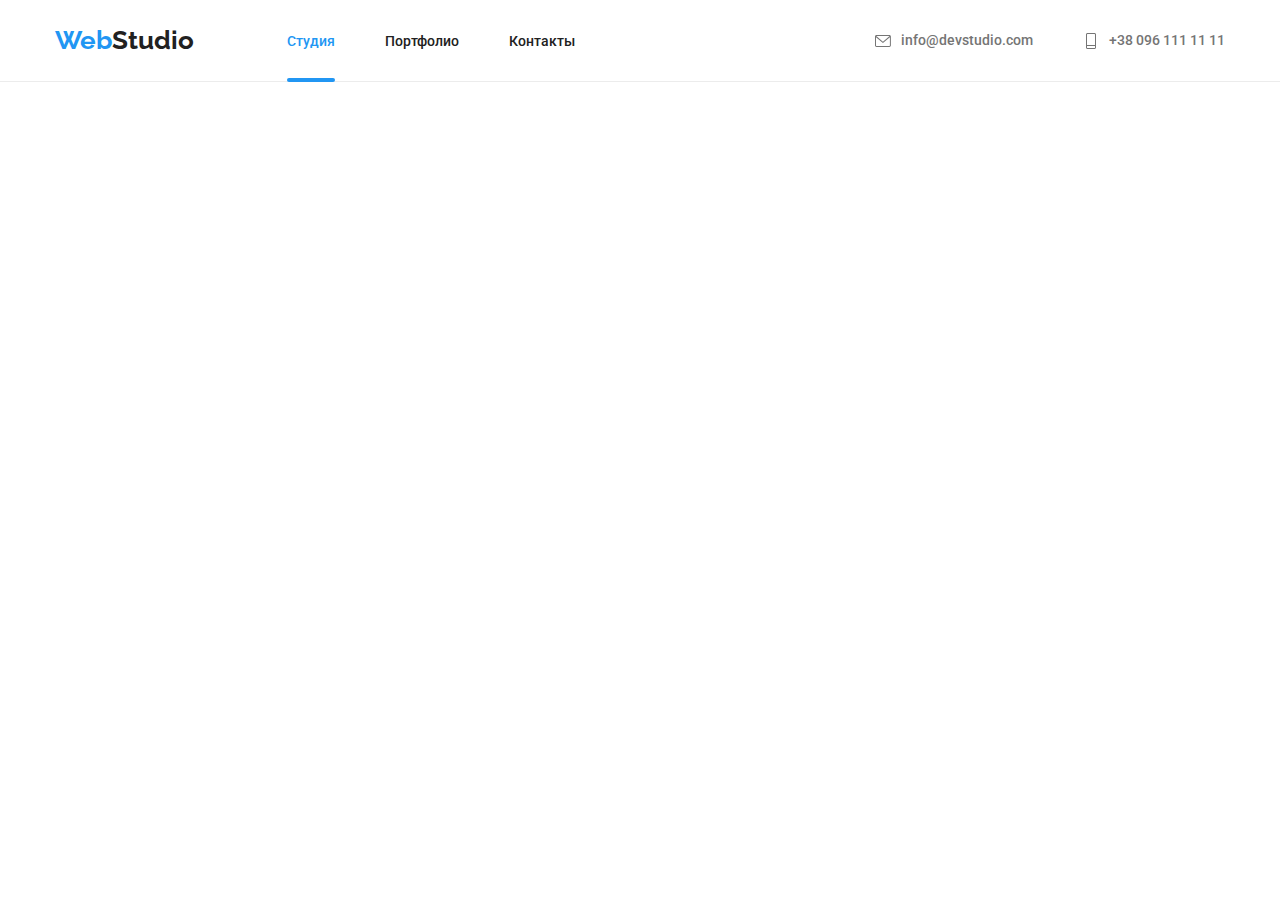
==== commit 933c9ef1: "Хедер (Адаптив)" ====
--- a/index.html
+++ b/index.html
@@ -42,23 +42,27 @@
                         </svg>+38 096 111 11 11</a>
                 </li>
             </ul>
+            <div class="header__open-menu">
+              <svg class="header__open-menu-open">
+                  <use href="./images/icons/open-close.svg#icon-burg"></use>
+              </svg>
+            </div>
         </div>
     </header>
     <main>
 
         <!-- Герой -->
 
-        <section class="hero">
+        <!-- <section class="hero">
             <div class="container hero__container">
                 <h1 class="hero__title">Эффективные решения для вашего бизнеса</h1>
-                <!-- btn hero__btn -->
                 <button type="button" class="btn" data-modal-open>Заказать услугу</button>
             </div>
-        </section>
+        </section> -->
 
         <!-- Особености -->
 
-        <section class="section">
+        <!-- <section class="section">
             <div class="container">
                 <h2 class="hidden">Особенности</h2>
                 <ul class="details">
@@ -99,11 +103,11 @@
                         <p class="details__item-description">Значимость этих проблем настолько очевидна, что реализация плановых заданий.</p>
                     </li>
                 </ul>
-            </div>
+            </div> -->
 
                     <!-- Чем мы занимаемся -->
 
-            <div class="container work">
+            <!-- <div class="container work">
                 <h2 class="section__title">Чем мы занимаемся</h2>
                 <ul class="work__list">
                     <li>
@@ -132,11 +136,11 @@
                     </li>
                 </ul>
             </div>
-        </section>
+        </section> -->
 
         <!-- Команда -->
 
-        <section class="section our__team">
+        <!-- <section class="section our__team">
             <div class="container">
                 <h2 class="section__title">Наша команда</h2>
                 <ul class="our-team-list">
@@ -290,11 +294,11 @@
                     </li>
                 </ul>
             </div>
-        </section>
+        </section> -->
 
         <!-- Лого секция -->
 
-        <section class="section">
+        <!-- <section class="section">
             <div class="container">
                 <h2 class="section__title">Постоянные клиенты</h2>
                 <ul class="client__list">
@@ -330,12 +334,12 @@
                     </li>
                 </ul>
             </div>
-        </section>
+        </section> -->
     </main>
 
     <!-- Футер -->
 
-    <footer class="footer">
+    <!-- <footer class="footer">
         <div class="footer__container container">
             <div>
                 <a href="./index.html" class="logo logo_c-white"><span class="logo__colored">Web</span>Studio</a>
@@ -403,12 +407,12 @@
 
             </div> 
         </div>
-    </footer>
+    </footer> -->
 
 <!-- Модальное окно -->
 
 
-    <div class="backdrop is-hidden" data-modal>
+    <!-- <div class="backdrop is-hidden" data-modal>
         <div class="modal">
             <div class="container form__container">
                 <form class="modal__form">
@@ -483,7 +487,7 @@
             <div class="modal__close" data-modal-close>
             </div>
         </div>
-    </div>
+    </div> -->
     <script src="./js/modal.js"></script>
 </body>
 
--- a/scss/main.css
+++ b/scss/main.css
@@ -64,8 +64,16 @@
   margin: 0 auto;
 }
 
-.section {
-  padding: 94px 0;
+@media (max-width: 1200px) {
+  .section {
+    padding: 60px 15px;
+  }
+}
+
+@media (min-width: 1200px) {
+  .section {
+    padding: 94px 0;
+  }
 }
 
 .hidden {
@@ -477,8 +485,25 @@
 }
 
 .header {
-  padding: 25px 0;
   border-bottom: 1px solid #ECECEC;
+}
+
+@media (max-width: 480px) {
+  .header {
+    padding: 10px 15px;
+  }
+}
+
+@media (min-width: 481px) and (max-width: 1200px) {
+  .header {
+    padding: 21px 15px;
+  }
+}
+
+@media (min-width: 1201px) {
+  .header {
+    padding: 25px 0;
+  }
 }
 
 .header__container {
@@ -506,7 +531,24 @@
   display: -webkit-box;
   display: -ms-flexbox;
   display: flex;
-  margin-left: 93px;
+}
+
+@media (max-width: 480px) {
+  .header__menu {
+    display: none;
+  }
+}
+
+@media (min-width: 481px) and (max-width: 1200px) {
+  .header__menu {
+    margin-left: 88px;
+  }
+}
+
+@media (min-width: 1200px) {
+  .header__menu {
+    margin-left: 93px;
+  }
 }
 
 .header__menu-item {
@@ -537,6 +579,14 @@
   font-weight: 500;
 }
 
+@media (min-width: 481px) and (max-width: 1200px) {
+  .header__menu-link {
+    font-size: 14px;
+    line-height: 16px;
+    letter-spacing: 0.02em;
+  }
+}
+
 .header__menu-link-color {
   color: #2196F3;
 }
@@ -545,18 +595,49 @@
   display: -webkit-box;
   display: -ms-flexbox;
   display: flex;
-  -webkit-box-align: center;
-      -ms-flex-align: center;
-          align-items: center;
-  -webkit-transition: 250ms cubic-bezier(0.4, 0, 0.2, 1);
-  transition: 250ms cubic-bezier(0.4, 0, 0.2, 1);
+  -webkit-transition: 250ms cubic-bezier(0.4, 0, 0.2, 1);
+  transition: 250ms cubic-bezier(0.4, 0, 0.2, 1);
+}
+
+@media (max-width: 480px) {
+  .header__address {
+    display: none;
+  }
+}
+
+@media (min-width: 481px) and (max-width: 1200px) {
+  .header__address {
+    -webkit-box-orient: vertical;
+    -webkit-box-direction: normal;
+        -ms-flex-direction: column;
+            flex-direction: column;
+  }
+}
+
+@media (min-width: 1201px) {
+  .header__address {
+    -webkit-box-align: center;
+        -ms-flex-align: center;
+            align-items: center;
+  }
 }
 
 .header__address-item {
-  margin-left: 50px;
-  display: -webkit-box;
-  display: -ms-flexbox;
-  display: flex;
+  display: -webkit-box;
+  display: -ms-flexbox;
+  display: flex;
+}
+
+@media (max-width: 1200px) {
+  .header__address-item:not(:last-child) {
+    margin-bottom: 10px;
+  }
+}
+
+@media (min-width: 1201px) {
+  .header__address-item {
+    margin-left: 50px;
+  }
 }
 
 .header__address-link {
@@ -567,6 +648,14 @@
   -webkit-transition: 250ms cubic-bezier(0.4, 0, 0.2, 1);
   transition: 250ms cubic-bezier(0.4, 0, 0.2, 1);
   font-weight: 500;
+}
+
+@media (min-width: 481px) and (max-width: 1200px) {
+  .header__address-link {
+    font-size: 12px;
+    line-height: 14px;
+    letter-spacing: 0.02em;
+  }
 }
 
 .header__address-link:hover, .header__address-link:focus {
@@ -584,6 +673,29 @@
   margin-right: 10px;
   -webkit-transition: 250ms cubic-bezier(0.4, 0, 0.2, 1);
   transition: 250ms cubic-bezier(0.4, 0, 0.2, 1);
+}
+
+.header__open-menu {
+  display: -webkit-box;
+  display: -ms-flexbox;
+  display: flex;
+  width: 40px;
+  height: 40px;
+}
+
+@media (min-width: 481px) {
+  .header__open-menu {
+    display: none;
+  }
+}
+
+.header__open-menu-open {
+  width: 40px;
+  height: 40px;
+}
+
+.header__open-menu-open:hover {
+  fill: #2196F3;
 }
 
 .hero {
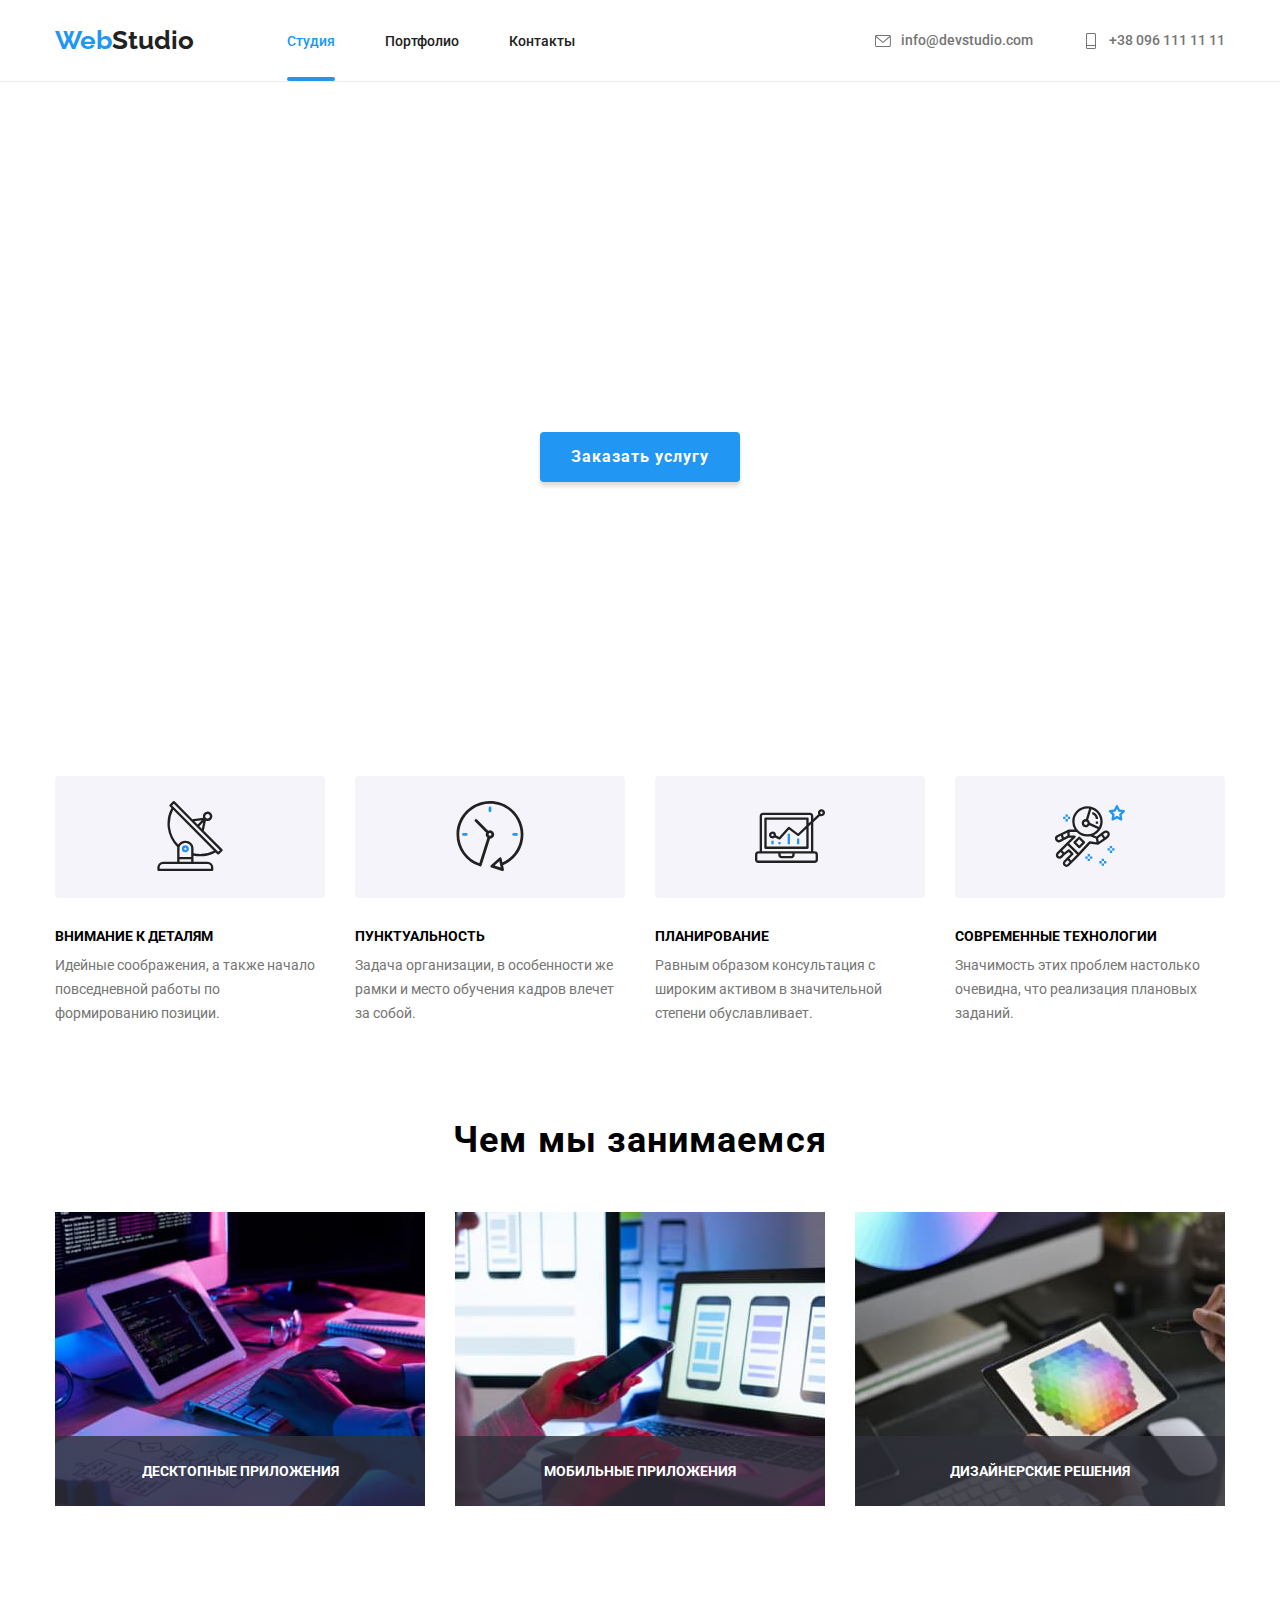
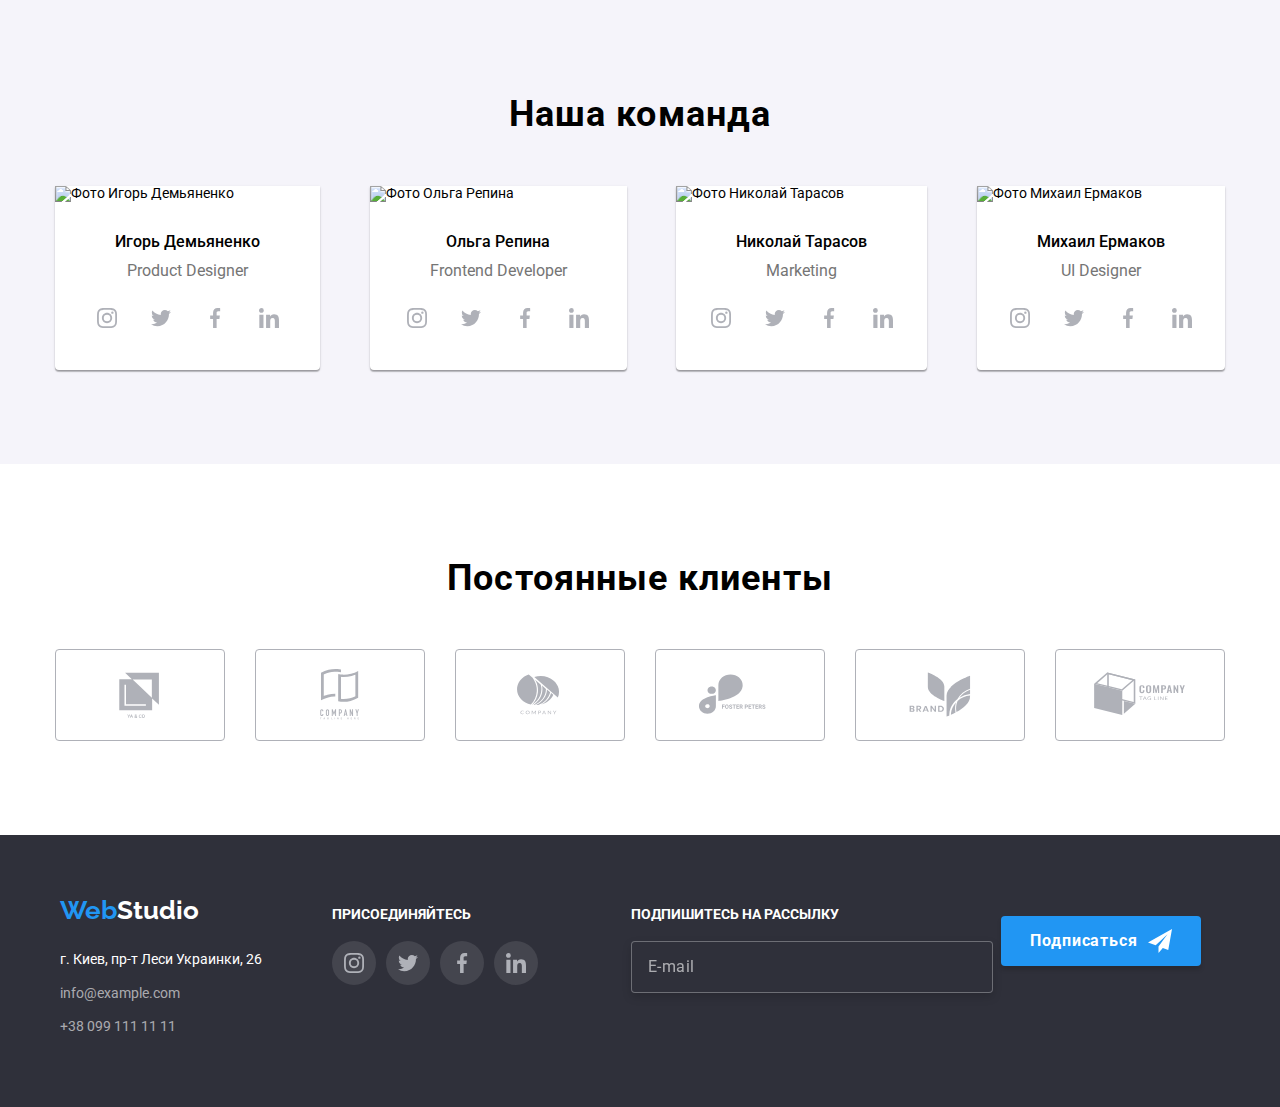
==== commit 05a44654: "Последнее обновление" ====
--- a/index.html
+++ b/index.html
@@ -42,27 +42,30 @@
                         </svg>+38 096 111 11 11</a>
                 </li>
             </ul>
-            <div class="header__open-menu">
-              <svg class="header__open-menu-open">
-                  <use href="./images/icons/open-close.svg#icon-burg"></use>
+            <button type="button" 
+            class="header__open-menu is-open"
+            data-menu-open 
+            aria-label="Переключатель меню">
+              <svg class="header__open-menu-icon">
+                  <use class="header__open-menu-icon-cross" href="./images/icons/open-close.svg#icon-burg"></use>
               </svg>
-            </div>
+            </button>
         </div>
     </header>
     <main>
 
         <!-- Герой -->
 
-        <!-- <section class="hero">
+        <section class="hero">
             <div class="container hero__container">
                 <h1 class="hero__title">Эффективные решения для вашего бизнеса</h1>
                 <button type="button" class="btn" data-modal-open>Заказать услугу</button>
             </div>
-        </section> -->
+        </section>
 
         <!-- Особености -->
 
-        <!-- <section class="section">
+        <section class="section">
             <div class="container">
                 <h2 class="hidden">Особенности</h2>
                 <ul class="details">
@@ -103,11 +106,11 @@
                         <p class="details__item-description">Значимость этих проблем настолько очевидна, что реализация плановых заданий.</p>
                     </li>
                 </ul>
-            </div> -->
+            </div>
 
                     <!-- Чем мы занимаемся -->
 
-            <!-- <div class="container work">
+            <div class="container work">
                 <h2 class="section__title">Чем мы занимаемся</h2>
                 <ul class="work__list">
                     <li>
@@ -136,16 +139,16 @@
                     </li>
                 </ul>
             </div>
-        </section> -->
+        </section>
 
         <!-- Команда -->
 
-        <!-- <section class="section our__team">
+        <section class="section our-team">
             <div class="container">
                 <h2 class="section__title">Наша команда</h2>
                 <ul class="our-team-list">
                     <li class="our-team-item">
-                        <img src="./images/img4.jpg" alt="Фото Игорь Демьяненко" width="270">
+                        <img class="our-team-item-image" srcset="./images/our-team/img1@1x.jpg 1x, ./images/our-team/img1@2x.jpg 2x" src="./images/our-team/img1@1x.jpg" alt="Фото Игорь Демьяненко">
                         <div class="our-team-box">
                             <h3 class="our-team-name">Игорь Демьяненко</h3>
                             <p class="our-team-post">Product Designer</p>
@@ -182,7 +185,7 @@
                         </ul>
                     </li>
                     <li class="our-team-item">
-                        <img src="./images/img5.jpg" alt="Фото Ольга Репина" width="270">
+                        <img class="our-team-item-image" srcset="./images/our-team/img2@1x.jpg 1x, ./images/our-team/img2@2x.jpg 2x" src="./images/our-team/img2@1x.jpg" alt="Фото Ольга Репина">
                         <div class="our-team-box">
                             <h3 class="our-team-name">Ольга Репина</h3>
                             <p class="our-team-post">Frontend Developer</p>
@@ -219,7 +222,7 @@
                         </ul>
                     </li>
                     <li class="our-team-item">
-                        <img src="./images/img6.jpg" alt="Фото Николай Тарасов" width="270">
+                        <img class="our-team-item-image" srcset="./images/our-team/img3@1x.jpg 1x, ./images/our-team/img3@2x.jpg 2x" src="./images/our-team/img3@1x.jpg" alt="Фото Николай Тарасов">
                         <div class="our-team-box">
                             <h3 class="our-team-name">Николай Тарасов</h3>
                             <p class="our-team-post">Marketing</p>
@@ -256,7 +259,7 @@
                         </ul>
                     </li>
                     <li class="our-team-item">
-                        <img src="./images/img7.jpg" alt="Фото Михаил Ермаков" width="270">
+                        <img class="our-team-item-image" srcset="./images/our-team/img4@1x.jpg 1x, ./images/our-team/img4@2x.jpg 2x" src="./images/our-team/img4@1x.jpg" alt="Фото Михаил Ермаков">
                         <div class="our-team-box">
                             <h3 class="our-team-name">Михаил Ермаков</h3>
                             <p class="our-team-post">UI Designer</p>
@@ -294,11 +297,11 @@
                     </li>
                 </ul>
             </div>
-        </section> -->
+        </section>
 
         <!-- Лого секция -->
 
-        <!-- <section class="section">
+        <section class="section">
             <div class="container">
                 <h2 class="section__title">Постоянные клиенты</h2>
                 <ul class="client__list">
@@ -334,14 +337,14 @@
                     </li>
                 </ul>
             </div>
-        </section> -->
+        </section>
     </main>
 
     <!-- Футер -->
 
-    <!-- <footer class="footer">
+    <footer class="footer">
         <div class="footer__container container">
-            <div>
+            <div class="footer__contacts-box">
                 <a href="./index.html" class="logo logo_c-white"><span class="logo__colored">Web</span>Studio</a>
                 <address>
                     <ul class="footer__contact-list">
@@ -361,28 +364,28 @@
             <div class="footer__socials-box">
                 <h3 class="footer__title">ПРИСОЕДИНЯЙТЕСЬ</h3>
                 <ul class="footer__socials">
-                    <li>
+                    <li class="socials__item">
                         <a href="#" class="socials__link _color-change">
                             <svg class="socials__image">
                                 <use href="./images/icons/socials.svg#icon-inst"></use>
                             </svg>
                         </a>
                     </li>
-                    <li>
+                    <li class="socials__item">
                         <a href="#" class="socials__link _color-change">
                             <svg class="socials__image">
                                 <use href="./images/icons/socials.svg#icon-twiter"></use>
                             </svg>
                         </a>
                     </li>
-                    <li>
+                    <li class="socials__item">
                         <a href="#" class="socials__link _color-change">
                             <svg class="socials__image">
                                 <use href="./images/icons/socials.svg#icon-fb"></use>
                             </svg>
                         </a>
                     </li>
-                    <li>
+                    <li class="socials__item">
                         <a href="#" class="socials__link _color-change">
                             <svg class="socials__image">
                                 <use href="./images/icons/socials.svg#icon-li"></use>
@@ -407,12 +410,12 @@
 
             </div> 
         </div>
-    </footer> -->
+    </footer>
 
 <!-- Модальное окно -->
 
 
-    <!-- <div class="backdrop is-hidden" data-modal>
+    <div class="backdrop is-hidden" data-modal>
         <div class="modal">
             <div class="container form__container">
                 <form class="modal__form">
@@ -487,8 +490,45 @@
             <div class="modal__close" data-modal-close>
             </div>
         </div>
-    </div> -->
+    </div>
+
+    <!-- Меню для мобильного -->
+
+        <div class="mobile-menu__modal is-hidden" data-menu>
+        <nav class="mobile-menu__modal-nav">
+            <ul class="mobile-menu__list">
+                    <li class="mobile-menu__item"><a class="mobile-menu__link header__menu-link-color" href="./index.html">Студия</a></li>
+                    <li class="mobile-menu__item"><a class="mobile-menu__link" href="./portfolio.html">Портфолио</a></li>
+                    <li class="mobile-menu__item"><a class="mobile-menu__link" href="">Контакты</a></li>
+            </ul>
+
+            <ul class="mobile-menu__contacts">
+                <li class="mobile-menu__contacts-item">
+                    <a class="mobile-menu__contacts-tel" href="tel:+380991111111">+38 096 111 11 11</a>
+                </li>
+                <li class="mobile-menu__contacts-item">
+                    <a class="mobile-menu__contacts-mail" href="mailto:info@example.com">info@devstudio.com</a>
+                </li>
+                </ul>
+                    <ul class="mobile-menu__socials">
+                        <li class="mobile-menu__socials-item"> <a class="mobile-menu__socials-link  _column" href="#">Instagram</a> </li>
+                        <li class="mobile-menu__socials-item"> <a class="mobile-menu__socials-link  _column" href="#">Twitter</a> </li>
+                        <li class="mobile-menu__socials-item"> <a class="mobile-menu__socials-link  _column" href="#">Facebook</a> </li>
+                        <li class="mobile-menu__socials-item"> <a class="mobile-menu__socials-link" href="#">LinkedIn</a> </li>
+                    </ul>
+                </nav>
+            
+            
+            
+                    <div class="mobile-menu__close" data-menu-close>
+                <svg class="mobile-menu__close-icon">
+                    <use href="./images/icons/open-close.svg#icon-close"></use>
+                </svg>
+            </div>
+    </div>
+
     <script src="./js/modal.js"></script>
+    <script src="./js/mobile-menu.js"></script>
 </body>
 
 </html>--- a/scss/main.css
+++ b/scss/main.css
@@ -82,10 +82,22 @@
 
 .section__title {
   font-weight: 700;
-  font-size: 36px;
+  text-align: center;
   line-height: 1.16;
-  text-align: center;
-  margin-bottom: 50px;
+  letter-spacing: 0.03em;
+}
+
+@media (max-width: 1200px) {
+  .section__title {
+    font-size: 28px;
+  }
+}
+
+@media (min-width: 1201px) {
+  .section__title {
+    font-size: 36px;
+    margin-bottom: 50px;
+  }
 }
 
 .logo {
@@ -102,6 +114,154 @@
 
 .logo_c-white {
   color: #FFFFFF;
+}
+
+.header__open-menu {
+  display: -webkit-box;
+  display: -ms-flexbox;
+  display: flex;
+  width: 50px;
+  height: 40px;
+  background-color: transparent;
+  border: none;
+}
+
+@media (min-width: 481px) {
+  .header__open-menu {
+    display: none;
+  }
+}
+
+.header__open-menu-icon {
+  width: 100%;
+  height: 100%;
+}
+
+.header__open-menu-icon:hover {
+  fill: #2196F3;
+}
+
+.mobile-menu__modal.is-hidden {
+  display: none;
+  visibility: hidden;
+  opacity: 0;
+  pointer-events: none;
+}
+
+.mobile-menu__modal {
+  position: fixed;
+  display: -webkit-box;
+  display: -ms-flexbox;
+  display: flex;
+  top: 0;
+  opacity: 1;
+  padding: 48px 40px;
+  width: 100vw;
+  height: 100%;
+  background-color: #FFFFFF;
+}
+
+.mobile-menu__modal-nav {
+  display: -webkit-box;
+  display: -ms-flexbox;
+  display: flex;
+  -webkit-box-orient: vertical;
+  -webkit-box-direction: normal;
+      -ms-flex-direction: column;
+          flex-direction: column;
+  -webkit-box-pack: justify;
+      -ms-flex-pack: justify;
+          justify-content: space-between;
+}
+
+.mobile-menu__close {
+  position: absolute;
+  top: 10px;
+  right: 15px;
+}
+
+.mobile-menu__close-icon {
+  width: 40px;
+  height: 40px;
+}
+
+.mobile-menu__link {
+  font-size: 40px;
+  line-height: 47px;
+  font-weight: 500;
+  letter-spacing: 0.02em;
+  color: #212121;
+}
+
+.mobile-menu__item:not(:last-child) {
+  margin-bottom: 32px;
+}
+
+.mobile-menu__contacts {
+  display: -webkit-box;
+  display: -ms-flexbox;
+  display: flex;
+  -webkit-box-orient: vertical;
+  -webkit-box-direction: normal;
+      -ms-flex-direction: column;
+          flex-direction: column;
+}
+
+.mobile-menu__contacts-item:not(:last-child) {
+  margin-bottom: 32px;
+}
+
+.mobile-menu__contacts-tel {
+  font-weight: 500;
+  font-size: 34px;
+  line-height: 40px;
+  letter-spacing: 0.02em;
+  color: #2196F3;
+}
+
+.mobile-menu__contacts-mail {
+  font-weight: 500;
+  font-size: 24px;
+  line-height: 28px;
+  letter-spacing: 0.02em;
+  color: #757575;
+}
+
+.mobile-menu__socials {
+  display: -webkit-box;
+  display: -ms-flexbox;
+  display: flex;
+}
+
+@media (max-width: 430px) {
+  .mobile-menu__socials {
+    -ms-flex-wrap: wrap;
+        flex-wrap: wrap;
+  }
+}
+
+.mobile-menu__socials-item {
+  margin-right: 20px;
+}
+
+.mobile-menu__socials-link {
+  position: relative;
+  font-weight: 500;
+  font-size: 18px;
+  line-height: 22px;
+  letter-spacing: 0.02em;
+  color: #2196F3;
+}
+
+.mobile-menu__socials-link._column::after {
+  content: '';
+  position: absolute;
+  width: 22px;
+  right: -22px;
+  top: 10px;
+  -webkit-transform: rotate(90deg);
+          transform: rotate(90deg);
+  border-top: 1px solid #21212133;
 }
 
 .btn {
@@ -161,6 +321,12 @@
   background: linear-gradient(rgba(0, 0, 0, 0.2), rgba(0, 0, 0, 0.2));
 }
 
+@media (max-width: 480px) {
+  .backdrop {
+    padding: 94px 15px;
+  }
+}
+
 .modal {
   position: relative;
   opacity: 1;
@@ -431,10 +597,25 @@
   display: -webkit-box;
   display: -ms-flexbox;
   display: flex;
-  -webkit-box-pack: justify;
-      -ms-flex-pack: justify;
-          justify-content: space-between;
-  padding: 16px 32px 30px 32px;
+  -webkit-box-pack: center;
+      -ms-flex-pack: center;
+          justify-content: center;
+}
+
+@media (max-width: 1200px) {
+  .socials {
+    padding: 16px 0 24px 0;
+  }
+}
+
+@media (min-width: 1201px) {
+  .socials {
+    padding: 16px 0 30px 0;
+  }
+}
+
+.socials__item:not(:last-child) {
+  margin-right: 10px;
 }
 
 .socials__link {
@@ -502,7 +683,7 @@
 
 @media (min-width: 1201px) {
   .header {
-    padding: 25px 0;
+    padding: 25px 15px;
   }
 }
 
@@ -539,7 +720,7 @@
   }
 }
 
-@media (min-width: 481px) and (max-width: 1200px) {
+@media (min-width: 690px) and (max-width: 1200px) {
   .header__menu {
     margin-left: 88px;
   }
@@ -552,14 +733,23 @@
 }
 
 .header__menu-item {
+  position: relative;
+}
+
+.header__menu-item:not(:last-child) {
   margin-right: 50px;
-  position: relative;
+}
+
+@media (min-width: 481px) and (max-width: 600px) {
+  .header__menu-item:not(:last-child) {
+    margin-right: 0;
+  }
 }
 
 .header__menu-item.active::after {
   content: '';
   position: absolute;
-  bottom: -34px;
+  bottom: -33px;
   left: 0;
   width: 100%;
   height: 4px;
@@ -675,36 +865,67 @@
   transition: 250ms cubic-bezier(0.4, 0, 0.2, 1);
 }
 
-.header__open-menu {
-  display: -webkit-box;
-  display: -ms-flexbox;
-  display: flex;
-  width: 40px;
-  height: 40px;
-}
-
-@media (min-width: 481px) {
-  .header__open-menu {
-    display: none;
-  }
-}
-
-.header__open-menu-open {
-  width: 40px;
-  height: 40px;
-}
-
-.header__open-menu-open:hover {
-  fill: #2196F3;
+@media (min-width: 481px) and (max-width: 1200px) {
+  .header__adress-icon {
+    max-width: 14px;
+    max-height: 14px;
+  }
+}
+
+@media (min-width: 1201px) {
+  .header__adress-icon {
+    max-width: 16px;
+    max-height: 16px;
+  }
 }
 
 .hero {
-  background: -webkit-gradient(linear, left top, left bottom, from(rgba(47, 48, 58, 0.4)), to(rgba(47, 48, 58, 0.4))), url(../images/hero-image.jpg);
-  background: linear-gradient(rgba(47, 48, 58, 0.4), rgba(47, 48, 58, 0.4)), url(../images/hero-image.jpg);
-  padding: 200px 200px;
-  height: 600px;
+  background: -webkit-gradient(linear, left top, left bottom, from(rgba(47, 48, 58, 0.4)), to(rgba(47, 48, 58, 0.4)));
+  background: linear-gradient(rgba(47, 48, 58, 0.4), rgba(47, 48, 58, 0.4));
   background-repeat: no-repeat;
   background-size: cover;
+}
+
+@media (max-width: 480px) {
+  .hero {
+    padding: 118px 0;
+    height: 400px;
+    background-image: url(../images/bg-image/bg_mob@1x.jpg);
+  }
+}
+
+@media (max-width: 480px) and (min-device-pixel-ratio: 2), (max-width: 480px) and (-webkit-min-device-pixel-ratio: 2), (max-width: 480px) and (min-resolution: 192dpi), (max-width: 480px) and (min-resolution: 2dppx) {
+  .hero {
+    background-image: url(../images/bg-image/bg_mob@2x.jpg);
+  }
+}
+
+@media (min-width: 481px) and (max-width: 1200px) {
+  .hero {
+    padding: 118px 0;
+    height: 400px;
+    background-image: url(../images/bg-image/bg_tab@1x.jpg);
+  }
+}
+
+@media (min-width: 481px) and (max-width: 1200px) and (min-device-pixel-ratio: 2), (min-width: 481px) and (max-width: 1200px) and (-webkit-min-device-pixel-ratio: 2), (min-width: 481px) and (max-width: 1200px) and (min-resolution: 192dpi), (min-width: 481px) and (max-width: 1200px) and (min-resolution: 2dppx) {
+  .hero {
+    background-image: url(../images/bg-image/bg_tab@2x.jpg);
+  }
+}
+
+@media (min-width: 1201px) {
+  .hero {
+    padding: 200px 0;
+    height: 600px;
+    background-image: url(../images/bg-image/bg_desc@1x.jpg);
+  }
+}
+
+@media (min-width: 1201px) and (min-device-pixel-ratio: 2), (min-width: 1201px) and (-webkit-min-device-pixel-ratio: 2), (min-width: 1201px) and (min-resolution: 192dpi), (min-width: 1201px) and (min-resolution: 2dppx) {
+  .hero {
+    background-image: url(../images/bg-image/bg_desc@2x.jpg);
+  }
 }
 
 .hero__container {
@@ -722,15 +943,29 @@
 
 .hero__title {
   font-weight: 900;
-  font-size: 44px;
-  line-height: 1.36;
   color: #FFFFFF;
   text-align: center;
+  margin-bottom: 30px;
+  text-transform: uppercase;
   letter-spacing: 0.06em;
-  text-transform: uppercase;
-  width: 696px;
-  height: 120px;
-  margin-bottom: 30px;
+}
+
+@media (max-width: 1200px) {
+  .hero__title {
+    width: 360px;
+    height: 84px;
+    font-size: 26px;
+    line-height: 42px;
+  }
+}
+
+@media (min-width: 1201px) {
+  .hero__title {
+    width: 696px;
+    height: 120px;
+    font-size: 44px;
+    line-height: 1.36;
+  }
 }
 
 .details {
@@ -740,6 +975,33 @@
   -webkit-box-pack: justify;
       -ms-flex-pack: justify;
           justify-content: space-between;
+}
+
+@media (max-width: 480px) {
+  .details {
+    -webkit-box-orient: vertical;
+    -webkit-box-direction: normal;
+        -ms-flex-direction: column;
+            flex-direction: column;
+    -webkit-box-align: center;
+        -ms-flex-align: center;
+            align-items: center;
+  }
+}
+
+@media (min-width: 481px) and (max-width: 1200px) {
+  .details {
+    -ms-flex-wrap: wrap;
+        flex-wrap: wrap;
+  }
+}
+
+@media (min-width: 1201px) {
+  .details {
+    -webkit-box-pack: justify;
+        -ms-flex-pack: justify;
+            justify-content: space-between;
+  }
 }
 
 .details__item {
@@ -750,13 +1012,41 @@
   -webkit-box-direction: normal;
       -ms-flex-direction: column;
           flex-direction: column;
-  max-width: 270px;
+}
+
+@media (max-width: 480px) {
+  .details__item {
+    width: 100%;
+    -webkit-box-align: center;
+        -ms-flex-align: center;
+            align-items: center;
+  }
+  .details__item:not(:last-child) {
+    margin-bottom: 30px;
+  }
+}
+
+@media (min-width: 481px) and (max-width: 1200px) {
+  .details__item {
+    width: calc(50% - 15px);
+  }
+  .details__item:not(:last-child) {
+    margin-bottom: 30px;
+  }
+}
+
+@media (min-width: 1201px) {
+  .details__item {
+    max-width: 270px;
+  }
 }
 
 .details__item-box {
   background: #F5F4FA;
   border-radius: 4px;
   margin-bottom: 30px;
+  width: 100%;
+  text-align: center;
 }
 
 .details__item-image {
@@ -782,6 +1072,12 @@
 
 .work {
   margin-top: 94px;
+}
+
+@media (max-width: 1200px) {
+  .work {
+    display: none;
+  }
 }
 
 .work__list {
@@ -828,7 +1124,22 @@
   -webkit-box-pack: justify;
       -ms-flex-pack: justify;
           justify-content: space-between;
-  width: 1170px;
+}
+
+@media (max-width: 480px) {
+  .our-team-list {
+    -webkit-box-orient: vertical;
+    -webkit-box-direction: normal;
+        -ms-flex-direction: column;
+            flex-direction: column;
+  }
+}
+
+@media (min-width: 481px) and (max-width: 1200px) {
+  .our-team-list {
+    -ms-flex-wrap: wrap;
+        flex-wrap: wrap;
+  }
 }
 
 .our-team-item {
@@ -836,6 +1147,29 @@
   -webkit-box-shadow: 0px 1px 3px rgba(0, 0, 0, 0.12), 0px 1px 1px rgba(0, 0, 0, 0.14), 0px 2px 1px rgba(0, 0, 0, 0.2);
           box-shadow: 0px 1px 3px rgba(0, 0, 0, 0.12), 0px 1px 1px rgba(0, 0, 0, 0.14), 0px 2px 1px rgba(0, 0, 0, 0.2);
   border-radius: 0px 0px 4px 4px;
+}
+
+@media (max-width: 480px) {
+  .our-team-item {
+    margin-top: 30px;
+  }
+}
+
+@media (min-width: 481px) and (max-width: 1200px) {
+  .our-team-item {
+    width: calc(50% - 15px);
+    margin-top: 30px;
+  }
+}
+
+@media (min-width: 1201px) {
+  .our-team-item {
+    max-width: 270px;
+  }
+}
+
+.our-team-item-image {
+  width: 100%;
 }
 
 .our-team-box {
@@ -867,12 +1201,19 @@
           justify-content: space-between;
 }
 
+@media (max-width: 1200px) {
+  .client__list {
+    -ms-flex-wrap: wrap;
+        flex-wrap: wrap;
+  }
+}
+
 .client__item {
   display: -webkit-box;
   display: -ms-flexbox;
   display: flex;
-  width: 170px;
   height: 92px;
+  margin-top: 30px;
   border: 1px solid #AFB1B8;
   -webkit-box-sizing: border-box;
           box-sizing: border-box;
@@ -882,6 +1223,31 @@
   transition: 250ms cubic-bezier(0.4, 0, 0.2, 1);
 }
 
+@media (max-width: 480px) {
+  .client__item {
+    width: calc(50% - 15px);
+  }
+  .client__item:nth-child(2n + 1) {
+    margin-right: 30px;
+  }
+}
+
+@media (min-width: 481px) and (max-width: 1200px) {
+  .client__item {
+    width: 30%;
+  }
+}
+
+@media (min-width: 1201px) {
+  .client__item {
+    max-width: 170px;
+    margin-top: 0;
+  }
+  .client__item:not(:last-child) {
+    margin-right: 30px;
+  }
+}
+
 .client__item:hover {
   border-color: #2196F3;
 }
@@ -899,10 +1265,26 @@
   display: -webkit-box;
   display: -ms-flexbox;
   display: flex;
-  margin-bottom: 50px;
-  -webkit-box-pack: center;
-      -ms-flex-pack: center;
-          justify-content: center;
+}
+
+@media (max-width: 480px) {
+  .portfolio__filter {
+    margin-bottom: 40px;
+    -ms-flex-wrap: wrap;
+        flex-wrap: wrap;
+  }
+  .portfolio__filter-item {
+    margin-bottom: 15px;
+  }
+}
+
+@media (min-width: 481px) {
+  .portfolio__filter {
+    margin-bottom: 50px;
+    -webkit-box-pack: center;
+        -ms-flex-pack: center;
+            justify-content: center;
+  }
 }
 
 .portfolio__filter-item:not(:last-child) {
@@ -932,17 +1314,45 @@
   display: -webkit-box;
   display: -ms-flexbox;
   display: flex;
-  -ms-flex-wrap: wrap;
-      flex-wrap: wrap;
-  -webkit-box-pack: justify;
-      -ms-flex-pack: justify;
-          justify-content: space-between;
+}
+
+@media (max-width: 480px) {
+  .portfolio__list {
+    -webkit-box-orient: vertical;
+    -webkit-box-direction: normal;
+        -ms-flex-direction: column;
+            flex-direction: column;
+  }
+}
+
+@media (min-width: 481px) {
+  .portfolio__list {
+    -ms-flex-wrap: wrap;
+        flex-wrap: wrap;
+    -webkit-box-pack: justify;
+        -ms-flex-pack: justify;
+            justify-content: space-between;
+  }
 }
 
 .portfolio__item {
-  margin-bottom: 30px;
-  -webkit-transition: 250ms cubic-bezier(0.4, 0, 0.2, 1);
-  transition: 250ms cubic-bezier(0.4, 0, 0.2, 1);
+  -webkit-transition: 250ms cubic-bezier(0.4, 0, 0.2, 1);
+  transition: 250ms cubic-bezier(0.4, 0, 0.2, 1);
+}
+
+@media (min-width: 481px) and (max-width: 1200px) {
+  .portfolio__item {
+    width: calc(50% - 15px);
+  }
+  .portfolio__item:not(:last-child) {
+    margin-bottom: 30px;
+  }
+}
+
+@media (min-width: 1201px) {
+  .portfolio__item {
+    margin-bottom: 30px;
+  }
 }
 
 .portfolio__item:hover {
@@ -960,6 +1370,12 @@
   position: relative;
   overflow: hidden;
   height: 294px;
+}
+
+@media (max-width: 480px) {
+  .portfolio__item-box-image {
+    width: 100%;
+  }
 }
 
 .portfolio__image-box {
@@ -1012,14 +1428,61 @@
 }
 
 .footer {
-  padding: 60px 60px;
   background-color: #2F303A;
 }
 
+@media (max-width: 1200px) {
+  .footer {
+    padding: 60px 15px;
+  }
+}
+
+@media (min-width: 1201px) {
+  .footer {
+    padding: 60px 60px;
+  }
+}
+
 .footer__container {
   display: -webkit-box;
   display: -ms-flexbox;
   display: flex;
+}
+
+@media (max-width: 480px) {
+  .footer__container {
+    -webkit-box-orient: vertical;
+    -webkit-box-direction: normal;
+        -ms-flex-direction: column;
+            flex-direction: column;
+    -webkit-box-align: center;
+        -ms-flex-align: center;
+            align-items: center;
+  }
+}
+
+@media (min-width: 481px) and (max-width: 1200px) {
+  .footer__container {
+    -ms-flex-wrap: wrap;
+        flex-wrap: wrap;
+    -ms-flex-pack: distribute;
+        justify-content: space-around;
+  }
+}
+
+@media (max-width: 1200px) {
+  .footer__contacts-box {
+    display: -webkit-box;
+    display: -ms-flexbox;
+    display: flex;
+    -webkit-box-orient: vertical;
+    -webkit-box-direction: normal;
+        -ms-flex-direction: column;
+            flex-direction: column;
+    -webkit-box-align: center;
+        -ms-flex-align: center;
+            align-items: center;
+  }
 }
 
 .footer__contact-list {
@@ -1031,6 +1494,21 @@
   color: #FFFFFF;
 }
 
+@media (max-width: 1200px) {
+  .footer__contact-list {
+    display: -webkit-box;
+    display: -ms-flexbox;
+    display: flex;
+    -webkit-box-orient: vertical;
+    -webkit-box-direction: normal;
+        -ms-flex-direction: column;
+            flex-direction: column;
+    -webkit-box-align: center;
+        -ms-flex-align: center;
+            align-items: center;
+  }
+}
+
 .footer__contact-item {
   margin-bottom: 9px;
 }
@@ -1065,9 +1543,31 @@
   -webkit-box-direction: normal;
       -ms-flex-direction: column;
           flex-direction: column;
-  margin-left: 70px;
-  margin-top: 12px;
   width: 206px;
+}
+
+@media (max-width: 480px) {
+  .footer__socials-box {
+    -webkit-box-align: center;
+        -ms-flex-align: center;
+            align-items: center;
+    margin-top: 60px;
+  }
+}
+
+@media (min-width: 481px) and (max-width: 1200px) {
+  .footer__socials-box {
+    margin-top: 10px;
+    -ms-flex-item-align: start;
+        align-self: flex-start;
+  }
+}
+
+@media (min-width: 1201px) {
+  .footer__socials-box {
+    margin-left: 70px;
+    margin-top: 12px;
+  }
 }
 
 .footer__title {
@@ -1077,8 +1577,13 @@
   margin-bottom: 20px;
 }
 
+@media (max-width: 1200px) {
+  .footer__title {
+    text-align: center;
+  }
+}
+
 .footer__btn {
-  position: absolute;
   display: -webkit-box;
   display: -ms-flexbox;
   display: flex;
@@ -1088,20 +1593,39 @@
   -webkit-box-align: center;
       -ms-flex-align: center;
           align-items: center;
-  right: 0;
-}
-
-.subscribe-box {
-  width: 570px;
-  position: relative;
-  margin-left: 93px;
-  margin-top: 12px;
+}
+
+@media (min-width: 1201px) {
+  .footer__btn {
+    position: absolute;
+    right: 0;
+  }
+}
+
+@media (max-width: 1200px) {
+  .subscribe-box {
+    display: -webkit-box;
+    display: -ms-flexbox;
+    display: flex;
+    -webkit-box-orient: vertical;
+    -webkit-box-direction: normal;
+        -ms-flex-direction: column;
+            flex-direction: column;
+    margin-top: 60px;
+    width: 100%;
+  }
+}
+
+@media (min-width: 1201px) {
+  .subscribe-box {
+    width: 570px;
+    position: relative;
+    margin-left: 93px;
+    margin-top: 12px;
+  }
 }
 
 .subscribe-input {
-  position: absolute;
-  left: 0;
-  width: 362px;
   height: calc(50px + 2px);
   padding-left: 16px;
   cursor: pointer;
@@ -1115,6 +1639,30 @@
   color: #FFFFFF;
 }
 
+@media (max-width: 480px) {
+  .subscribe-input {
+    margin-bottom: 20px;
+  }
+}
+
+@media (min-width: 481px) and (max-width: 1200px) {
+  .subscribe-input {
+    margin-bottom: 20px;
+    width: 450px;
+    -ms-flex-item-align: center;
+        -ms-grid-row-align: center;
+        align-self: center;
+  }
+}
+
+@media (min-width: 1201px) {
+  .subscribe-input {
+    position: absolute;
+    left: 0;
+    width: 362px;
+  }
+}
+
 .subscribe-input::-webkit-input-placeholder {
   display: -webkit-box;
   display: flex;
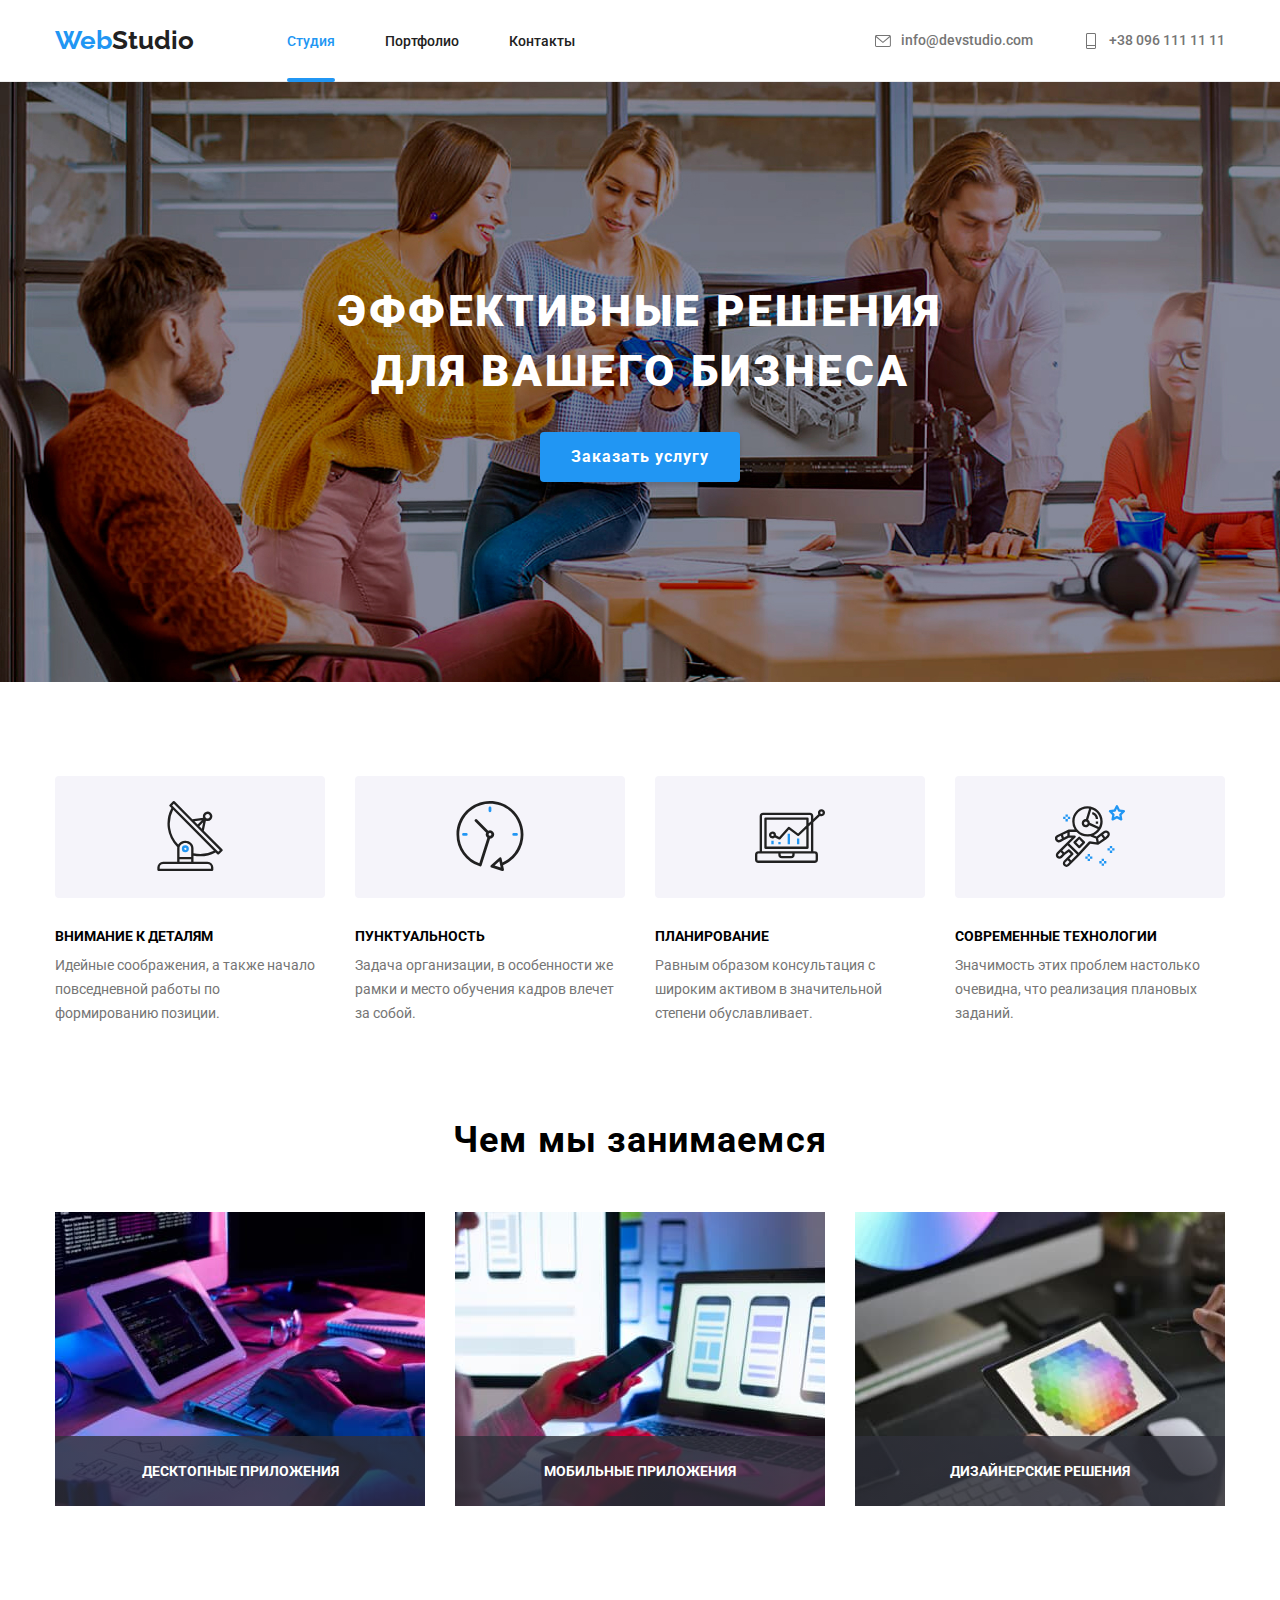
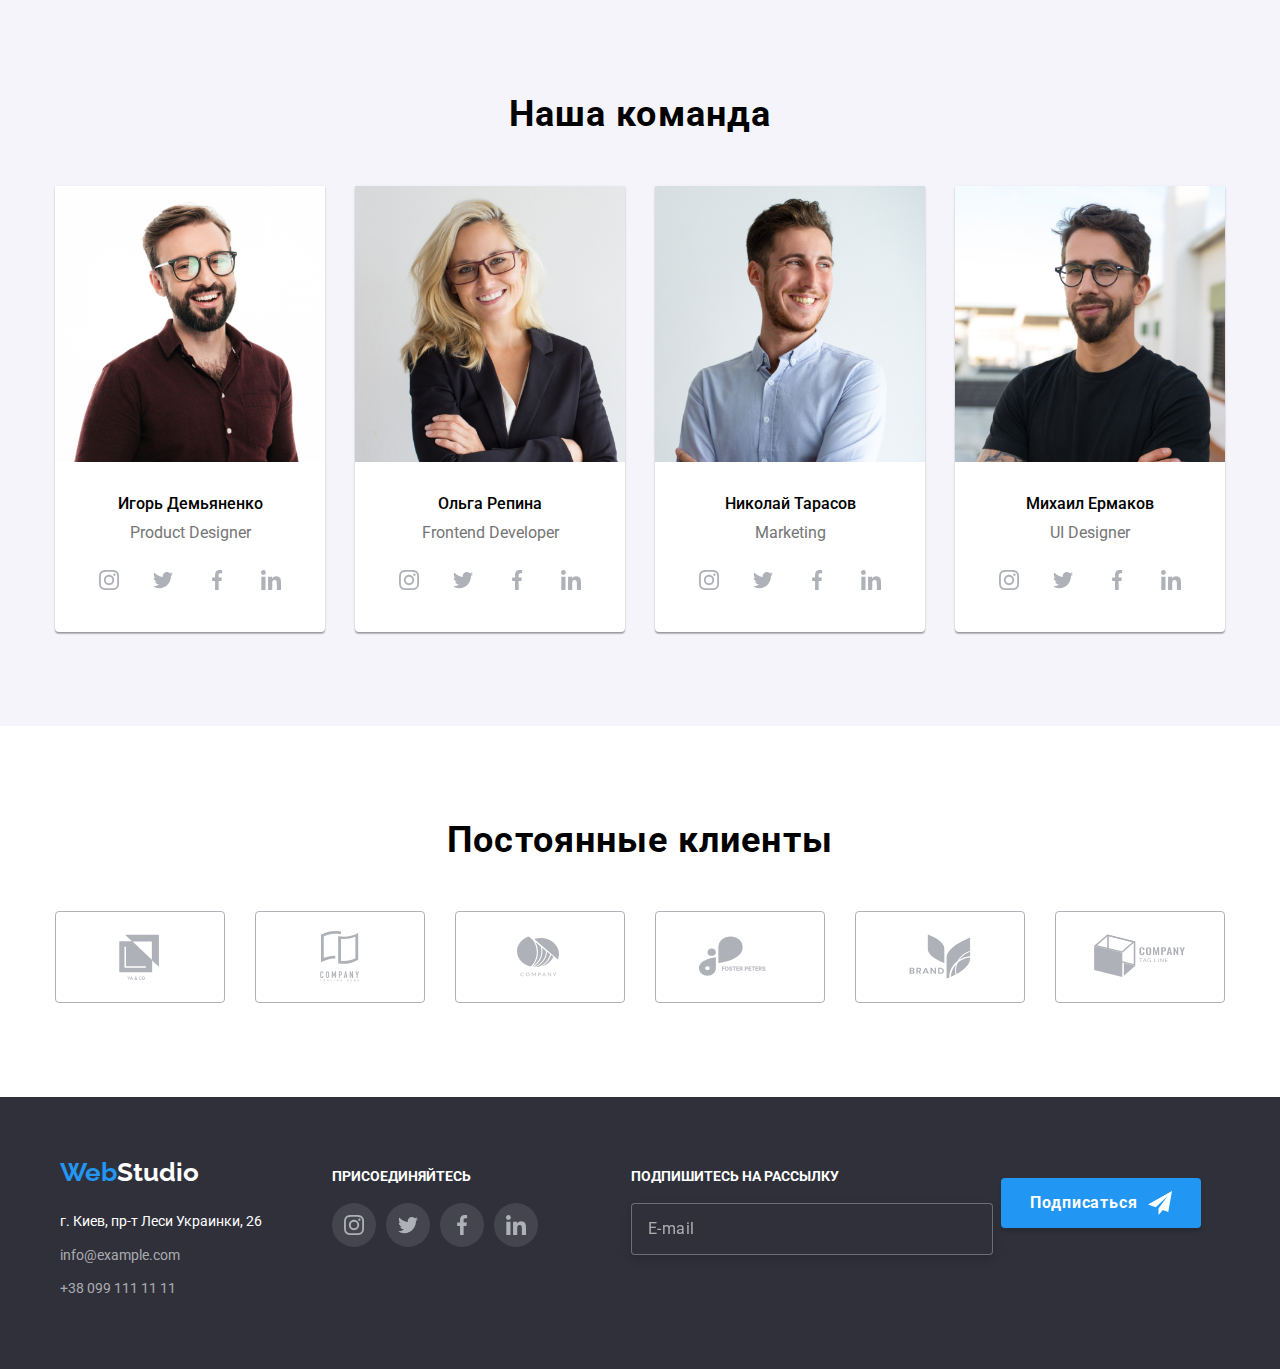
==== commit c0a21196: "Картинки" ====
--- a/index.html
+++ b/index.html
@@ -42,14 +42,11 @@
                         </svg>+38 096 111 11 11</a>
                 </li>
             </ul>
-            <button type="button" 
-            class="header__open-menu is-open"
-            data-menu-open 
-            aria-label="Переключатель меню">
-              <svg class="header__open-menu-icon">
-                  <use class="header__open-menu-icon-cross" href="./images/icons/open-close.svg#icon-burg"></use>
+            <div class="header__open-menu">
+              <svg class="header__open-menu-open">
+                  <use href="./images/icons/open-close.svg#icon-burg"></use>
               </svg>
-            </button>
+            </div>
         </div>
     </header>
     <main>
@@ -415,7 +412,7 @@
 <!-- Модальное окно -->
 
 
-    <div class="backdrop is-hidden" data-modal>
+    <!-- <div class="backdrop is-hidden" data-modal>
         <div class="modal">
             <div class="container form__container">
                 <form class="modal__form">
@@ -490,45 +487,8 @@
             <div class="modal__close" data-modal-close>
             </div>
         </div>
-    </div>
-
-    <!-- Меню для мобильного -->
-
-        <div class="mobile-menu__modal is-hidden" data-menu>
-        <nav class="mobile-menu__modal-nav">
-            <ul class="mobile-menu__list">
-                    <li class="mobile-menu__item"><a class="mobile-menu__link header__menu-link-color" href="./index.html">Студия</a></li>
-                    <li class="mobile-menu__item"><a class="mobile-menu__link" href="./portfolio.html">Портфолио</a></li>
-                    <li class="mobile-menu__item"><a class="mobile-menu__link" href="">Контакты</a></li>
-            </ul>
-
-            <ul class="mobile-menu__contacts">
-                <li class="mobile-menu__contacts-item">
-                    <a class="mobile-menu__contacts-tel" href="tel:+380991111111">+38 096 111 11 11</a>
-                </li>
-                <li class="mobile-menu__contacts-item">
-                    <a class="mobile-menu__contacts-mail" href="mailto:info@example.com">info@devstudio.com</a>
-                </li>
-                </ul>
-                    <ul class="mobile-menu__socials">
-                        <li class="mobile-menu__socials-item"> <a class="mobile-menu__socials-link  _column" href="#">Instagram</a> </li>
-                        <li class="mobile-menu__socials-item"> <a class="mobile-menu__socials-link  _column" href="#">Twitter</a> </li>
-                        <li class="mobile-menu__socials-item"> <a class="mobile-menu__socials-link  _column" href="#">Facebook</a> </li>
-                        <li class="mobile-menu__socials-item"> <a class="mobile-menu__socials-link" href="#">LinkedIn</a> </li>
-                    </ul>
-                </nav>
-            
-            
-            
-                    <div class="mobile-menu__close" data-menu-close>
-                <svg class="mobile-menu__close-icon">
-                    <use href="./images/icons/open-close.svg#icon-close"></use>
-                </svg>
-            </div>
-    </div>
-
+    </div> -->
     <script src="./js/modal.js"></script>
-    <script src="./js/mobile-menu.js"></script>
 </body>
 
 </html>--- a/scss/main.css
+++ b/scss/main.css
@@ -116,154 +116,6 @@
   color: #FFFFFF;
 }
 
-.header__open-menu {
-  display: -webkit-box;
-  display: -ms-flexbox;
-  display: flex;
-  width: 50px;
-  height: 40px;
-  background-color: transparent;
-  border: none;
-}
-
-@media (min-width: 481px) {
-  .header__open-menu {
-    display: none;
-  }
-}
-
-.header__open-menu-icon {
-  width: 100%;
-  height: 100%;
-}
-
-.header__open-menu-icon:hover {
-  fill: #2196F3;
-}
-
-.mobile-menu__modal.is-hidden {
-  display: none;
-  visibility: hidden;
-  opacity: 0;
-  pointer-events: none;
-}
-
-.mobile-menu__modal {
-  position: fixed;
-  display: -webkit-box;
-  display: -ms-flexbox;
-  display: flex;
-  top: 0;
-  opacity: 1;
-  padding: 48px 40px;
-  width: 100vw;
-  height: 100%;
-  background-color: #FFFFFF;
-}
-
-.mobile-menu__modal-nav {
-  display: -webkit-box;
-  display: -ms-flexbox;
-  display: flex;
-  -webkit-box-orient: vertical;
-  -webkit-box-direction: normal;
-      -ms-flex-direction: column;
-          flex-direction: column;
-  -webkit-box-pack: justify;
-      -ms-flex-pack: justify;
-          justify-content: space-between;
-}
-
-.mobile-menu__close {
-  position: absolute;
-  top: 10px;
-  right: 15px;
-}
-
-.mobile-menu__close-icon {
-  width: 40px;
-  height: 40px;
-}
-
-.mobile-menu__link {
-  font-size: 40px;
-  line-height: 47px;
-  font-weight: 500;
-  letter-spacing: 0.02em;
-  color: #212121;
-}
-
-.mobile-menu__item:not(:last-child) {
-  margin-bottom: 32px;
-}
-
-.mobile-menu__contacts {
-  display: -webkit-box;
-  display: -ms-flexbox;
-  display: flex;
-  -webkit-box-orient: vertical;
-  -webkit-box-direction: normal;
-      -ms-flex-direction: column;
-          flex-direction: column;
-}
-
-.mobile-menu__contacts-item:not(:last-child) {
-  margin-bottom: 32px;
-}
-
-.mobile-menu__contacts-tel {
-  font-weight: 500;
-  font-size: 34px;
-  line-height: 40px;
-  letter-spacing: 0.02em;
-  color: #2196F3;
-}
-
-.mobile-menu__contacts-mail {
-  font-weight: 500;
-  font-size: 24px;
-  line-height: 28px;
-  letter-spacing: 0.02em;
-  color: #757575;
-}
-
-.mobile-menu__socials {
-  display: -webkit-box;
-  display: -ms-flexbox;
-  display: flex;
-}
-
-@media (max-width: 430px) {
-  .mobile-menu__socials {
-    -ms-flex-wrap: wrap;
-        flex-wrap: wrap;
-  }
-}
-
-.mobile-menu__socials-item {
-  margin-right: 20px;
-}
-
-.mobile-menu__socials-link {
-  position: relative;
-  font-weight: 500;
-  font-size: 18px;
-  line-height: 22px;
-  letter-spacing: 0.02em;
-  color: #2196F3;
-}
-
-.mobile-menu__socials-link._column::after {
-  content: '';
-  position: absolute;
-  width: 22px;
-  right: -22px;
-  top: 10px;
-  -webkit-transform: rotate(90deg);
-          transform: rotate(90deg);
-  border-top: 1px solid #21212133;
-}
-
 .btn {
   width: 200px;
   height: 50px;
@@ -321,12 +173,6 @@
   background: linear-gradient(rgba(0, 0, 0, 0.2), rgba(0, 0, 0, 0.2));
 }
 
-@media (max-width: 480px) {
-  .backdrop {
-    padding: 94px 15px;
-  }
-}
-
 .modal {
   position: relative;
   opacity: 1;
@@ -720,7 +566,7 @@
   }
 }
 
-@media (min-width: 690px) and (max-width: 1200px) {
+@media (min-width: 481px) and (max-width: 1200px) {
   .header__menu {
     margin-left: 88px;
   }
@@ -733,23 +579,14 @@
 }
 
 .header__menu-item {
+  margin-right: 50px;
   position: relative;
-}
-
-.header__menu-item:not(:last-child) {
-  margin-right: 50px;
-}
-
-@media (min-width: 481px) and (max-width: 600px) {
-  .header__menu-item:not(:last-child) {
-    margin-right: 0;
-  }
 }
 
 .header__menu-item.active::after {
   content: '';
   position: absolute;
-  bottom: -33px;
+  bottom: -34px;
   left: 0;
   width: 100%;
   height: 4px;
@@ -879,6 +716,29 @@
   }
 }
 
+.header__open-menu {
+  display: -webkit-box;
+  display: -ms-flexbox;
+  display: flex;
+  width: 40px;
+  height: 40px;
+}
+
+@media (min-width: 481px) {
+  .header__open-menu {
+    display: none;
+  }
+}
+
+.header__open-menu-open {
+  width: 40px;
+  height: 40px;
+}
+
+.header__open-menu-open:hover {
+  fill: #2196F3;
+}
+
 .hero {
   background: -webkit-gradient(linear, left top, left bottom, from(rgba(47, 48, 58, 0.4)), to(rgba(47, 48, 58, 0.4)));
   background: linear-gradient(rgba(47, 48, 58, 0.4), rgba(47, 48, 58, 0.4));
@@ -890,13 +750,13 @@
   .hero {
     padding: 118px 0;
     height: 400px;
-    background-image: url(../images/bg-image/bg_mob@1x.jpg);
+    background-image: url(../../images/bg-image/bg_mob@1x.jpg);
   }
 }
 
 @media (max-width: 480px) and (min-device-pixel-ratio: 2), (max-width: 480px) and (-webkit-min-device-pixel-ratio: 2), (max-width: 480px) and (min-resolution: 192dpi), (max-width: 480px) and (min-resolution: 2dppx) {
   .hero {
-    background-image: url(../images/bg-image/bg_mob@2x.jpg);
+    background-image: url(../../images/bg-image/bg_mob@2x.jpg);
   }
 }
 
@@ -904,13 +764,13 @@
   .hero {
     padding: 118px 0;
     height: 400px;
-    background-image: url(../images/bg-image/bg_tab@1x.jpg);
+    background-image: url(../../images/bg-image/bg_tab@1x.jpg);
   }
 }
 
 @media (min-width: 481px) and (max-width: 1200px) and (min-device-pixel-ratio: 2), (min-width: 481px) and (max-width: 1200px) and (-webkit-min-device-pixel-ratio: 2), (min-width: 481px) and (max-width: 1200px) and (min-resolution: 192dpi), (min-width: 481px) and (max-width: 1200px) and (min-resolution: 2dppx) {
   .hero {
-    background-image: url(../images/bg-image/bg_tab@2x.jpg);
+    background-image: url(../../images/bg-image/bg_tab@2x.jpg);
   }
 }
 
@@ -918,13 +778,13 @@
   .hero {
     padding: 200px 0;
     height: 600px;
-    background-image: url(../images/bg-image/bg_desc@1x.jpg);
+    background-image: url(../../images/bg-image/bg_desc@1x.jpg);
   }
 }
 
 @media (min-width: 1201px) and (min-device-pixel-ratio: 2), (min-width: 1201px) and (-webkit-min-device-pixel-ratio: 2), (min-width: 1201px) and (min-resolution: 192dpi), (min-width: 1201px) and (min-resolution: 2dppx) {
   .hero {
-    background-image: url(../images/bg-image/bg_desc@2x.jpg);
+    background-image: url(../../images/bg-image/bg_desc@2x.jpg);
   }
 }
 
@@ -1234,7 +1094,7 @@
 
 @media (min-width: 481px) and (max-width: 1200px) {
   .client__item {
-    width: 30%;
+    max-width: 226px;
   }
 }
 
@@ -1265,26 +1125,10 @@
   display: -webkit-box;
   display: -ms-flexbox;
   display: flex;
-}
-
-@media (max-width: 480px) {
-  .portfolio__filter {
-    margin-bottom: 40px;
-    -ms-flex-wrap: wrap;
-        flex-wrap: wrap;
-  }
-  .portfolio__filter-item {
-    margin-bottom: 15px;
-  }
-}
-
-@media (min-width: 481px) {
-  .portfolio__filter {
-    margin-bottom: 50px;
-    -webkit-box-pack: center;
-        -ms-flex-pack: center;
-            justify-content: center;
-  }
+  margin-bottom: 50px;
+  -webkit-box-pack: center;
+      -ms-flex-pack: center;
+          justify-content: center;
 }
 
 .portfolio__filter-item:not(:last-child) {
@@ -1314,45 +1158,17 @@
   display: -webkit-box;
   display: -ms-flexbox;
   display: flex;
-}
-
-@media (max-width: 480px) {
-  .portfolio__list {
-    -webkit-box-orient: vertical;
-    -webkit-box-direction: normal;
-        -ms-flex-direction: column;
-            flex-direction: column;
-  }
-}
-
-@media (min-width: 481px) {
-  .portfolio__list {
-    -ms-flex-wrap: wrap;
-        flex-wrap: wrap;
-    -webkit-box-pack: justify;
-        -ms-flex-pack: justify;
-            justify-content: space-between;
-  }
+  -ms-flex-wrap: wrap;
+      flex-wrap: wrap;
+  -webkit-box-pack: justify;
+      -ms-flex-pack: justify;
+          justify-content: space-between;
 }
 
 .portfolio__item {
-  -webkit-transition: 250ms cubic-bezier(0.4, 0, 0.2, 1);
-  transition: 250ms cubic-bezier(0.4, 0, 0.2, 1);
-}
-
-@media (min-width: 481px) and (max-width: 1200px) {
-  .portfolio__item {
-    width: calc(50% - 15px);
-  }
-  .portfolio__item:not(:last-child) {
-    margin-bottom: 30px;
-  }
-}
-
-@media (min-width: 1201px) {
-  .portfolio__item {
-    margin-bottom: 30px;
-  }
+  margin-bottom: 30px;
+  -webkit-transition: 250ms cubic-bezier(0.4, 0, 0.2, 1);
+  transition: 250ms cubic-bezier(0.4, 0, 0.2, 1);
 }
 
 .portfolio__item:hover {
@@ -1370,12 +1186,6 @@
   position: relative;
   overflow: hidden;
   height: 294px;
-}
-
-@media (max-width: 480px) {
-  .portfolio__item-box-image {
-    width: 100%;
-  }
 }
 
 .portfolio__image-box {
@@ -1449,7 +1259,7 @@
   display: flex;
 }
 
-@media (max-width: 480px) {
+@media (max-width: 1200px) {
   .footer__container {
     -webkit-box-orient: vertical;
     -webkit-box-direction: normal;
@@ -1458,15 +1268,6 @@
     -webkit-box-align: center;
         -ms-flex-align: center;
             align-items: center;
-  }
-}
-
-@media (min-width: 481px) and (max-width: 1200px) {
-  .footer__container {
-    -ms-flex-wrap: wrap;
-        flex-wrap: wrap;
-    -ms-flex-pack: distribute;
-        justify-content: space-around;
   }
 }
 
@@ -1546,20 +1347,12 @@
   width: 206px;
 }
 
-@media (max-width: 480px) {
+@media (max-width: 1200px) {
   .footer__socials-box {
     -webkit-box-align: center;
         -ms-flex-align: center;
             align-items: center;
     margin-top: 60px;
-  }
-}
-
-@media (min-width: 481px) and (max-width: 1200px) {
-  .footer__socials-box {
-    margin-top: 10px;
-    -ms-flex-item-align: start;
-        align-self: flex-start;
   }
 }
 
@@ -1639,19 +1432,9 @@
   color: #FFFFFF;
 }
 
-@media (max-width: 480px) {
+@media (max-width: 1200px) {
   .subscribe-input {
     margin-bottom: 20px;
-  }
-}
-
-@media (min-width: 481px) and (max-width: 1200px) {
-  .subscribe-input {
-    margin-bottom: 20px;
-    width: 450px;
-    -ms-flex-item-align: center;
-        -ms-grid-row-align: center;
-        align-self: center;
   }
 }
 
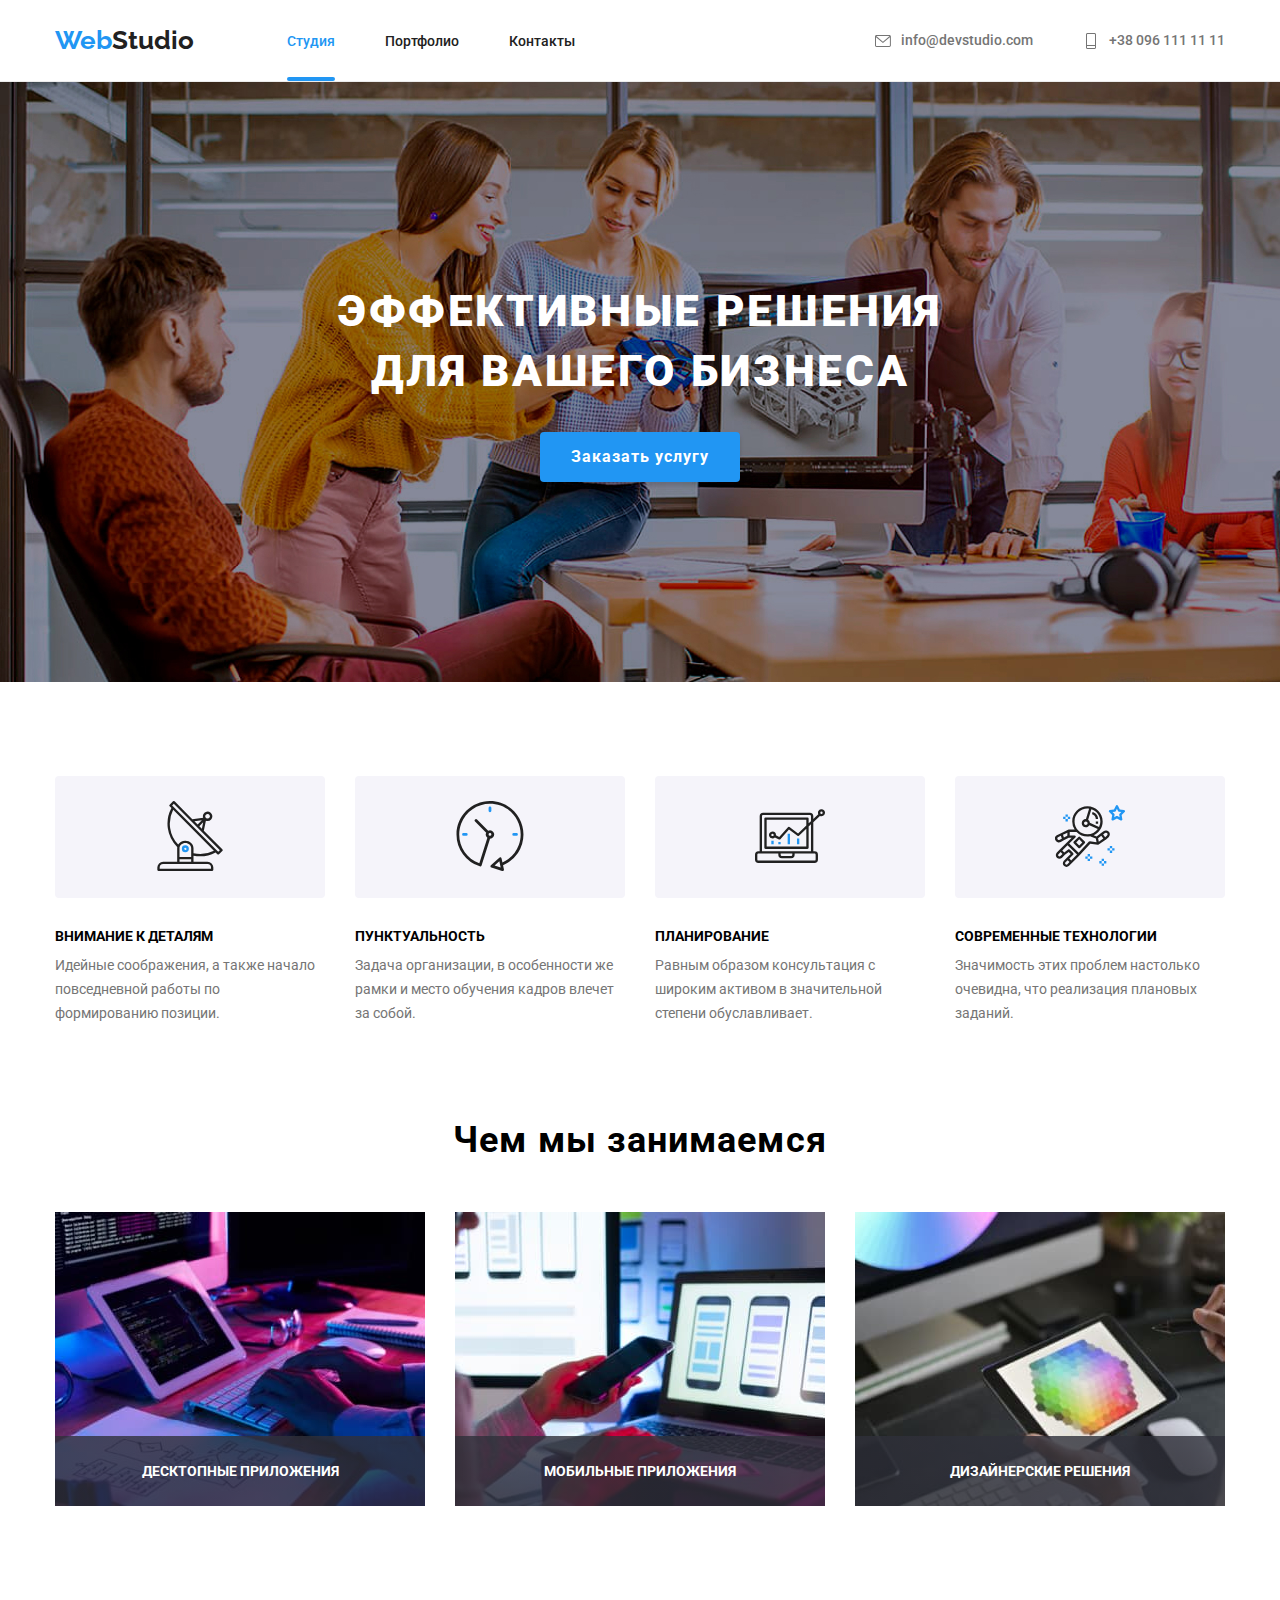
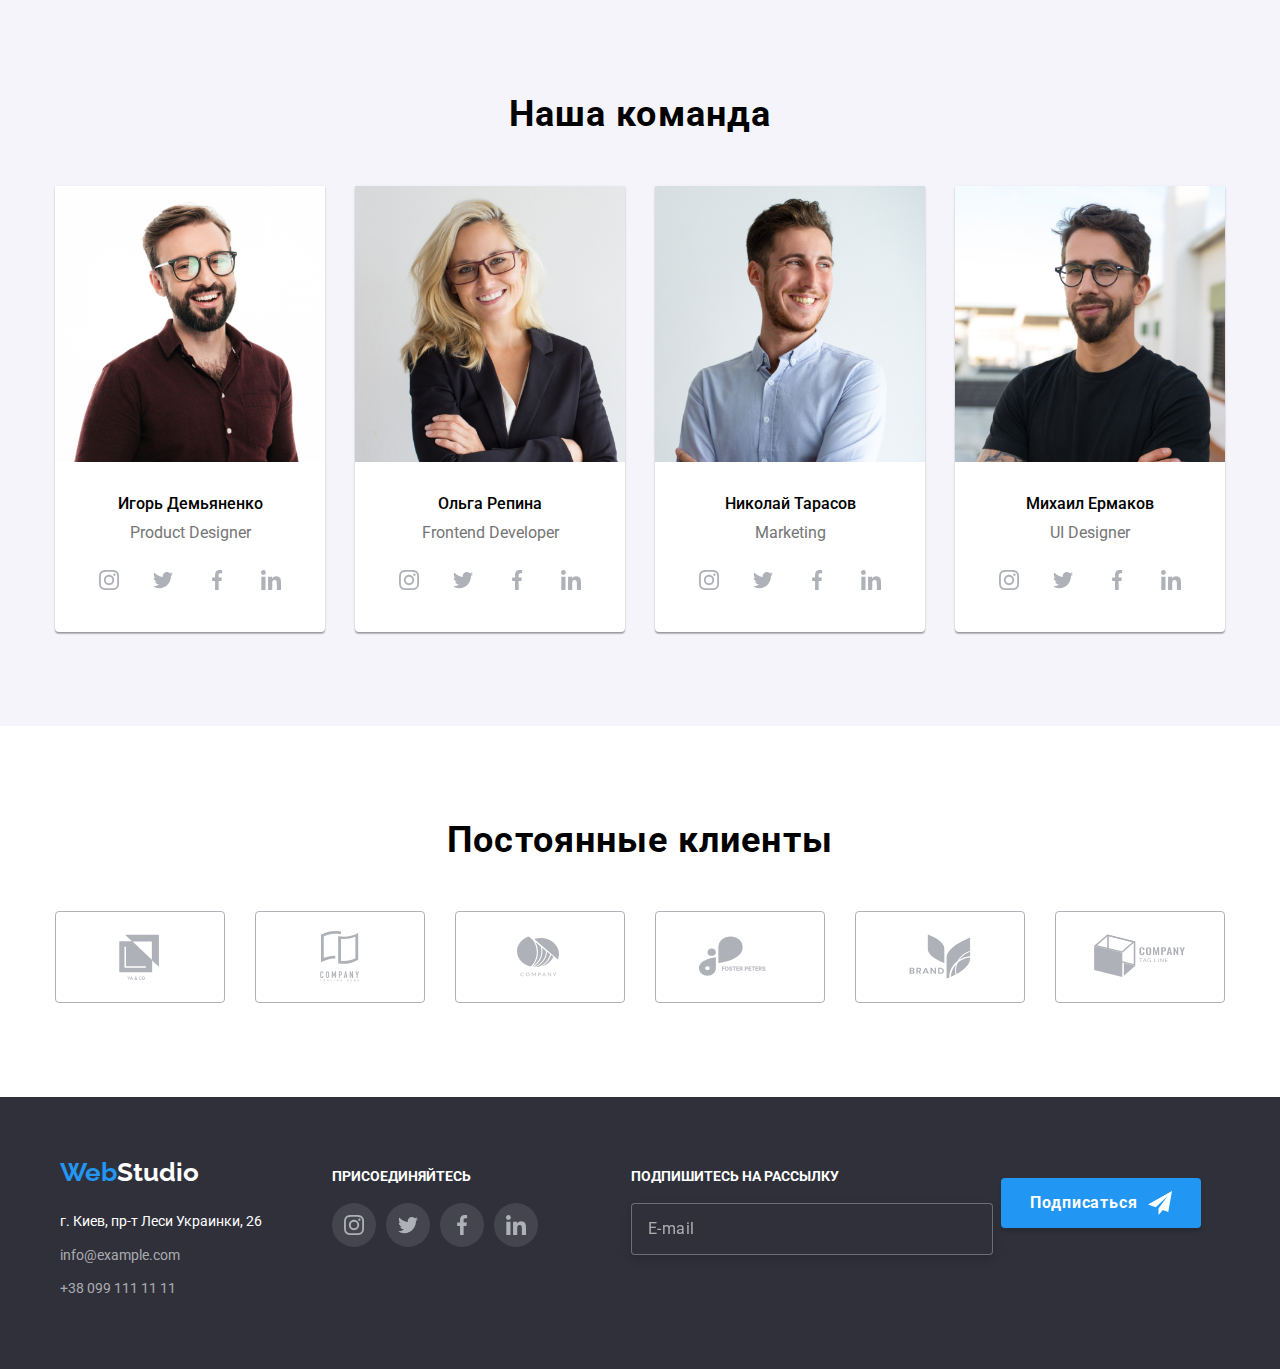
==== commit 4f0133a4: "Изменения по иконкам" ====
--- a/index.html
+++ b/index.html
@@ -42,11 +42,14 @@
                         </svg>+38 096 111 11 11</a>
                 </li>
             </ul>
-            <div class="header__open-menu">
-              <svg class="header__open-menu-open">
-                  <use href="./images/icons/open-close.svg#icon-burg"></use>
+            <button type="button" 
+            class="header__open-menu is-open"
+            data-menu-open 
+            aria-label="Переключатель меню">
+              <svg class="header__open-menu-icon">
+                  <use class="header__open-menu-icon-cross" href="./images/icons/open-close.svg#icon-burg"></use>
               </svg>
-            </div>
+            </button>
         </div>
     </header>
     <main>
@@ -412,7 +415,7 @@
 <!-- Модальное окно -->
 
 
-    <!-- <div class="backdrop is-hidden" data-modal>
+    <div class="backdrop is-hidden" data-modal>
         <div class="modal">
             <div class="container form__container">
                 <form class="modal__form">
@@ -487,8 +490,43 @@
             <div class="modal__close" data-modal-close>
             </div>
         </div>
-    </div> -->
+    </div>
+
+    <!-- Меню для мобильного -->
+
+        <div class="mobile-menu__modal is-hidden" data-menu>
+            <ul class="mobile-menu__list">
+                    <li class="mobile-menu__item"><a class="mobile-menu__link header__menu-link-color" href="./index.html">Студия</a></li>
+                    <li class="mobile-menu__item"><a class="mobile-menu__link" href="./portfolio.html">Портфолио</a></li>
+                    <li class="mobile-menu__item"><a class="mobile-menu__link" href="">Контакты</a></li>
+            </ul>
+
+            <ul class="mobile-menu__contacts">
+                <li class="mobile-menu__contacts-item">
+                    <a class="mobile-menu__contacts-tel" href="tel:+380991111111">+38 096 111 11 11</a>
+                </li>
+                <li class="mobile-menu__contacts-item">
+                    <a class="mobile-menu__contacts-mail" href="mailto:info@example.com">info@devstudio.com</a>
+                </li>
+            </ul>
+                    <ul class="mobile-menu__socials">
+                        <li class="mobile-menu__socials-item"> <a class="mobile-menu__socials-link  _column" href="#">Instagram</a> </li>
+                        <li class="mobile-menu__socials-item"> <a class="mobile-menu__socials-link  _column" href="#">Twitter</a> </li>
+                        <li class="mobile-menu__socials-item"> <a class="mobile-menu__socials-link  _column" href="#">Facebook</a> </li>
+                        <li class="mobile-menu__socials-item"> <a class="mobile-menu__socials-link" href="#">LinkedIn</a> </li>
+                    </ul>
+            
+            
+            
+                    <div class="mobile-menu__close" data-menu-close>
+                <svg class="mobile-menu__close-icon">
+                    <use href="./images/icons/open-close.svg#icon-close"></use>
+                </svg>
+            </div>
+    </div>
+
     <script src="./js/modal.js"></script>
+    <script src="./js/mobile-menu.js"></script>
 </body>
 
 </html>--- a/scss/main.css
+++ b/scss/main.css
@@ -116,6 +116,143 @@
   color: #FFFFFF;
 }
 
+.header__open-menu {
+  display: -webkit-box;
+  display: -ms-flexbox;
+  display: flex;
+  width: 50px;
+  height: 40px;
+  background-color: transparent;
+  border: none;
+}
+
+@media (min-width: 481px) {
+  .header__open-menu {
+    display: none;
+  }
+}
+
+.header__open-menu-icon {
+  width: 100%;
+  height: 100%;
+}
+
+.header__open-menu-icon:hover {
+  fill: #2196F3;
+}
+
+.mobile-menu__modal.is-hidden {
+  display: none;
+  visibility: hidden;
+  opacity: 0;
+  pointer-events: none;
+}
+
+.mobile-menu__modal {
+  position: fixed;
+  display: -webkit-box;
+  display: -ms-flexbox;
+  display: flex;
+  -webkit-box-orient: vertical;
+  -webkit-box-direction: normal;
+      -ms-flex-direction: column;
+          flex-direction: column;
+  -webkit-box-pack: justify;
+      -ms-flex-pack: justify;
+          justify-content: space-between;
+  top: 0;
+  opacity: 1;
+  padding: 48px 40px;
+  width: 100vw;
+  height: 100%;
+  background-color: #FFFFFF;
+}
+
+.mobile-menu__close {
+  position: absolute;
+  top: 10px;
+  right: 15px;
+}
+
+.mobile-menu__close-icon {
+  width: 40px;
+  height: 40px;
+}
+
+.mobile-menu__link {
+  font-size: 40px;
+  line-height: 47px;
+  font-weight: 500;
+  letter-spacing: 0.02em;
+  color: #212121;
+}
+
+.mobile-menu__item:not(:last-child) {
+  margin-bottom: 32px;
+}
+
+.mobile-menu__contacts {
+  display: -webkit-box;
+  display: -ms-flexbox;
+  display: flex;
+  -webkit-box-orient: vertical;
+  -webkit-box-direction: normal;
+      -ms-flex-direction: column;
+          flex-direction: column;
+}
+
+.mobile-menu__contacts-item:not(:last-child) {
+  margin-bottom: 32px;
+}
+
+.mobile-menu__contacts-tel {
+  font-weight: 500;
+  font-size: 34px;
+  line-height: 40px;
+  letter-spacing: 0.02em;
+  color: #2196F3;
+}
+
+.mobile-menu__contacts-mail {
+  font-weight: 500;
+  font-size: 24px;
+  line-height: 28px;
+  letter-spacing: 0.02em;
+  color: #757575;
+}
+
+.mobile-menu__socials {
+  display: -webkit-box;
+  display: -ms-flexbox;
+  display: flex;
+  -ms-flex-wrap: wrap;
+      flex-wrap: wrap;
+}
+
+.mobile-menu__socials-item {
+  margin-right: 20px;
+}
+
+.mobile-menu__socials-link {
+  position: relative;
+  font-weight: 500;
+  font-size: 18px;
+  line-height: 22px;
+  letter-spacing: 0.02em;
+  color: #2196F3;
+}
+
+.mobile-menu__socials-link._column::after {
+  content: '';
+  position: absolute;
+  width: 22px;
+  right: -22px;
+  top: 10px;
+  -webkit-transform: rotate(90deg);
+          transform: rotate(90deg);
+  border: 1px solid #21212133;
+}
+
 .btn {
   width: 200px;
   height: 50px;
@@ -173,6 +310,12 @@
   background: linear-gradient(rgba(0, 0, 0, 0.2), rgba(0, 0, 0, 0.2));
 }
 
+@media (max-width: 480px) {
+  .backdrop {
+    padding: 94px 15px;
+  }
+}
+
 .modal {
   position: relative;
   opacity: 1;
@@ -566,7 +709,7 @@
   }
 }
 
-@media (min-width: 481px) and (max-width: 1200px) {
+@media (min-width: 690px) and (max-width: 1200px) {
   .header__menu {
     margin-left: 88px;
   }
@@ -579,14 +722,23 @@
 }
 
 .header__menu-item {
+  position: relative;
+}
+
+.header__menu-item:not(:last-child) {
   margin-right: 50px;
-  position: relative;
+}
+
+@media (min-width: 481px) and (max-width: 600px) {
+  .header__menu-item:not(:last-child) {
+    margin-right: 0;
+  }
 }
 
 .header__menu-item.active::after {
   content: '';
   position: absolute;
-  bottom: -34px;
+  bottom: -33px;
   left: 0;
   width: 100%;
   height: 4px;
@@ -714,29 +866,6 @@
     max-width: 16px;
     max-height: 16px;
   }
-}
-
-.header__open-menu {
-  display: -webkit-box;
-  display: -ms-flexbox;
-  display: flex;
-  width: 40px;
-  height: 40px;
-}
-
-@media (min-width: 481px) {
-  .header__open-menu {
-    display: none;
-  }
-}
-
-.header__open-menu-open {
-  width: 40px;
-  height: 40px;
-}
-
-.header__open-menu-open:hover {
-  fill: #2196F3;
 }
 
 .hero {
@@ -1094,7 +1223,7 @@
 
 @media (min-width: 481px) and (max-width: 1200px) {
   .client__item {
-    max-width: 226px;
+    width: 30%;
   }
 }
 
@@ -1125,10 +1254,26 @@
   display: -webkit-box;
   display: -ms-flexbox;
   display: flex;
-  margin-bottom: 50px;
-  -webkit-box-pack: center;
-      -ms-flex-pack: center;
-          justify-content: center;
+}
+
+@media (max-width: 480px) {
+  .portfolio__filter {
+    margin-bottom: 40px;
+    -ms-flex-wrap: wrap;
+        flex-wrap: wrap;
+  }
+  .portfolio__filter-item {
+    margin-bottom: 15px;
+  }
+}
+
+@media (min-width: 481px) {
+  .portfolio__filter {
+    margin-bottom: 50px;
+    -webkit-box-pack: center;
+        -ms-flex-pack: center;
+            justify-content: center;
+  }
 }
 
 .portfolio__filter-item:not(:last-child) {
@@ -1158,17 +1303,45 @@
   display: -webkit-box;
   display: -ms-flexbox;
   display: flex;
-  -ms-flex-wrap: wrap;
-      flex-wrap: wrap;
-  -webkit-box-pack: justify;
-      -ms-flex-pack: justify;
-          justify-content: space-between;
+}
+
+@media (max-width: 480px) {
+  .portfolio__list {
+    -webkit-box-orient: vertical;
+    -webkit-box-direction: normal;
+        -ms-flex-direction: column;
+            flex-direction: column;
+  }
+}
+
+@media (min-width: 481px) {
+  .portfolio__list {
+    -ms-flex-wrap: wrap;
+        flex-wrap: wrap;
+    -webkit-box-pack: justify;
+        -ms-flex-pack: justify;
+            justify-content: space-between;
+  }
 }
 
 .portfolio__item {
-  margin-bottom: 30px;
-  -webkit-transition: 250ms cubic-bezier(0.4, 0, 0.2, 1);
-  transition: 250ms cubic-bezier(0.4, 0, 0.2, 1);
+  -webkit-transition: 250ms cubic-bezier(0.4, 0, 0.2, 1);
+  transition: 250ms cubic-bezier(0.4, 0, 0.2, 1);
+}
+
+@media (min-width: 481px) and (max-width: 1200px) {
+  .portfolio__item {
+    width: calc(50% - 15px);
+  }
+  .portfolio__item:not(:last-child) {
+    margin-bottom: 30px;
+  }
+}
+
+@media (min-width: 1201px) {
+  .portfolio__item {
+    margin-bottom: 30px;
+  }
 }
 
 .portfolio__item:hover {
@@ -1186,6 +1359,12 @@
   position: relative;
   overflow: hidden;
   height: 294px;
+}
+
+@media (max-width: 480px) {
+  .portfolio__item-box-image {
+    width: 100%;
+  }
 }
 
 .portfolio__image-box {
@@ -1432,9 +1611,19 @@
   color: #FFFFFF;
 }
 
-@media (max-width: 1200px) {
+@media (max-width: 480px) {
   .subscribe-input {
     margin-bottom: 20px;
+  }
+}
+
+@media (min-width: 481px) and (max-width: 1200px) {
+  .subscribe-input {
+    margin-bottom: 20px;
+    width: 450px;
+    -ms-flex-item-align: center;
+        -ms-grid-row-align: center;
+        align-self: center;
   }
 }
 
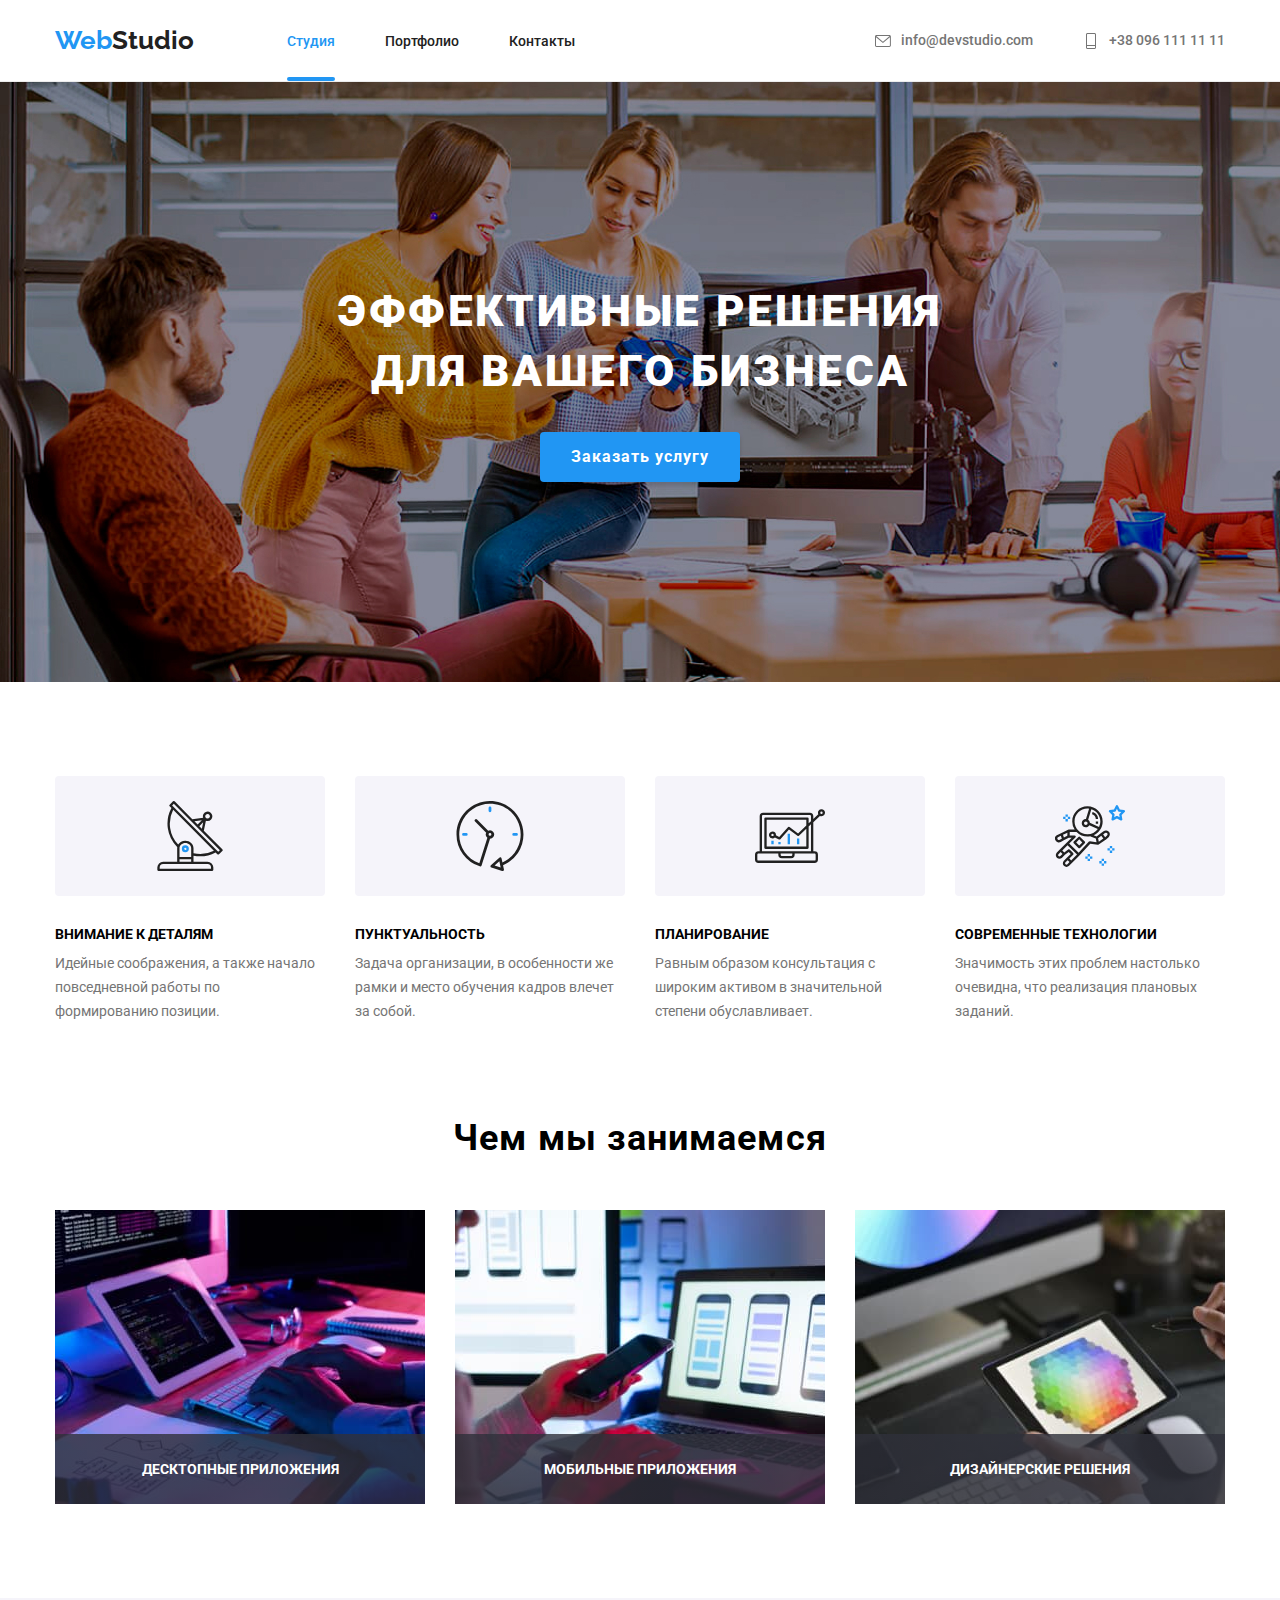
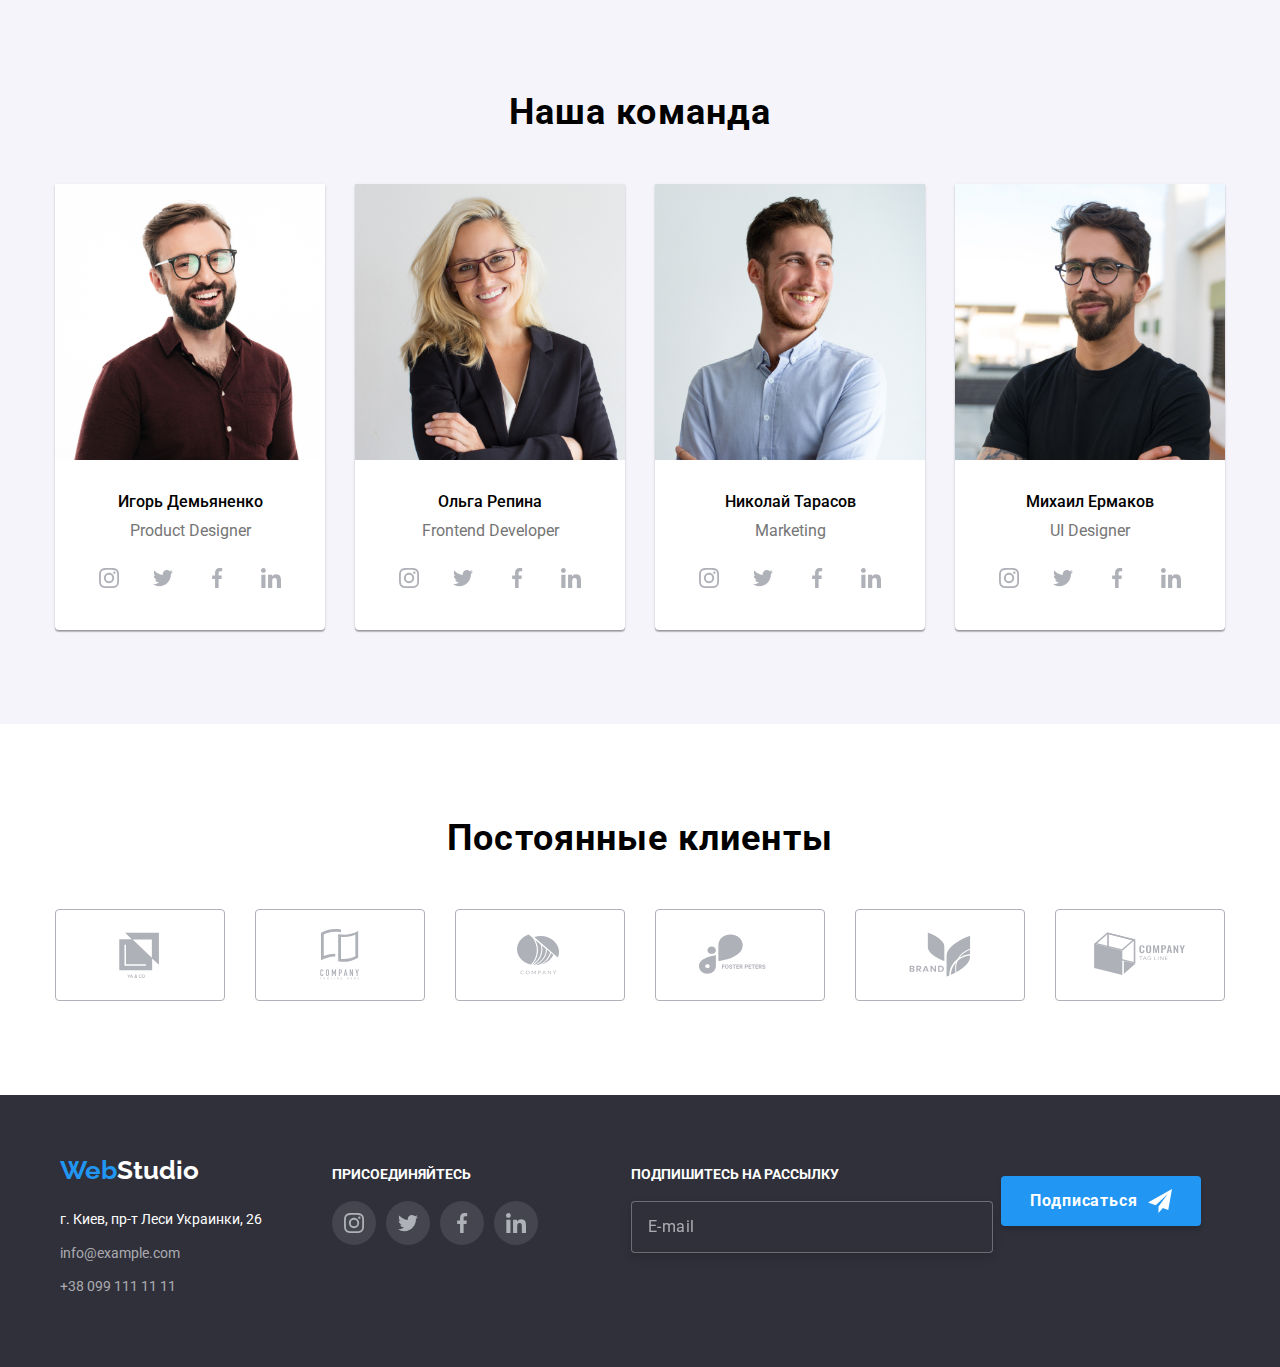
==== commit 98565f24: "Изменения по отзывчивости сайта" ====
--- a/index.html
+++ b/index.html
@@ -11,7 +11,6 @@
     <link
         href="https://fonts.googleapis.com/css2?family=Raleway:wght@700&family=Roboto:wght@400;500;700;900&display=swap"
         rel="stylesheet">
-    <!-- <link rel="stylesheet" href="./css/styles.css"> -->
     <link rel="stylesheet" href="./scss/main.css">
 </head>
 
@@ -495,6 +494,7 @@
     <!-- Меню для мобильного -->
 
         <div class="mobile-menu__modal is-hidden" data-menu>
+        <nav class="mobile-menu__modal-nav">
             <ul class="mobile-menu__list">
                     <li class="mobile-menu__item"><a class="mobile-menu__link header__menu-link-color" href="./index.html">Студия</a></li>
                     <li class="mobile-menu__item"><a class="mobile-menu__link" href="./portfolio.html">Портфолио</a></li>
@@ -508,19 +508,20 @@
                 <li class="mobile-menu__contacts-item">
                     <a class="mobile-menu__contacts-mail" href="mailto:info@example.com">info@devstudio.com</a>
                 </li>
-            </ul>
+                </ul>
                     <ul class="mobile-menu__socials">
                         <li class="mobile-menu__socials-item"> <a class="mobile-menu__socials-link  _column" href="#">Instagram</a> </li>
                         <li class="mobile-menu__socials-item"> <a class="mobile-menu__socials-link  _column" href="#">Twitter</a> </li>
                         <li class="mobile-menu__socials-item"> <a class="mobile-menu__socials-link  _column" href="#">Facebook</a> </li>
                         <li class="mobile-menu__socials-item"> <a class="mobile-menu__socials-link" href="#">LinkedIn</a> </li>
                     </ul>
+                </nav>
             
             
             
                     <div class="mobile-menu__close" data-menu-close>
                 <svg class="mobile-menu__close-icon">
-                    <use href="./images/icons/open-close.svg#icon-close"></use>
+                    <use class="mobile-menu__close-icon-close" href="./images/icons/open-close.svg#icon-close"></use>
                 </svg>
             </div>
     </div>
--- a/scss/main.css
+++ b/scss/main.css
@@ -31,6 +31,10 @@
   line-height: 1;
 }
 
+a {
+  text-decoration: none;
+}
+
 ol, ul {
   list-style: none;
 }
@@ -53,10 +57,6 @@
 body {
   font-family: 'Roboto', sans-serif;
   font-size: 14px;
-}
-
-a {
-  text-decoration: none;
 }
 
 .container {
@@ -120,24 +120,23 @@
   display: -webkit-box;
   display: -ms-flexbox;
   display: flex;
-  width: 50px;
-  height: 40px;
   background-color: transparent;
   border: none;
-}
-
-@media (min-width: 481px) {
+  padding: 0;
+}
+
+@media (min-width: 550px) {
   .header__open-menu {
     display: none;
   }
 }
 
 .header__open-menu-icon {
-  width: 100%;
-  height: 100%;
-}
-
-.header__open-menu-icon:hover {
+  width: 40px;
+  height: 40px;
+}
+
+.header__open-menu-icon-cross:hover, .header__open-menu-icon-cross:focus {
   fill: #2196F3;
 }
 
@@ -150,6 +149,18 @@
 
 .mobile-menu__modal {
   position: fixed;
+  display: -webkit-box;
+  display: -ms-flexbox;
+  display: flex;
+  top: 0;
+  opacity: 1;
+  padding: 48px 40px;
+  width: 100vw;
+  height: 100%;
+  background-color: #FFFFFF;
+}
+
+.mobile-menu__modal-nav {
   display: -webkit-box;
   display: -ms-flexbox;
   display: flex;
@@ -160,12 +171,6 @@
   -webkit-box-pack: justify;
       -ms-flex-pack: justify;
           justify-content: space-between;
-  top: 0;
-  opacity: 1;
-  padding: 48px 40px;
-  width: 100vw;
-  height: 100%;
-  background-color: #FFFFFF;
 }
 
 .mobile-menu__close {
@@ -177,6 +182,10 @@
 .mobile-menu__close-icon {
   width: 40px;
   height: 40px;
+}
+
+.mobile-menu__close-icon-close:hover, .mobile-menu__close-icon-close:focus {
+  fill: #2196F3;
 }
 
 .mobile-menu__link {
@@ -225,8 +234,13 @@
   display: -webkit-box;
   display: -ms-flexbox;
   display: flex;
-  -ms-flex-wrap: wrap;
-      flex-wrap: wrap;
+}
+
+@media (max-width: 430px) {
+  .mobile-menu__socials {
+    -ms-flex-wrap: wrap;
+        flex-wrap: wrap;
+  }
 }
 
 .mobile-menu__socials-item {
@@ -250,7 +264,7 @@
   top: 10px;
   -webkit-transform: rotate(90deg);
           transform: rotate(90deg);
-  border: 1px solid #21212133;
+  border-top: 1px solid #21212133;
 }
 
 .btn {
@@ -440,6 +454,12 @@
   fill: #2196F3;
 }
 
+.modal__form-input:focus ~
+.modal__input-item >
+.modal__input-icon {
+  fill: #2196F3;
+}
+
 .modal__form-textarea {
   height: 120px;
   padding: 12px 16px;
@@ -658,13 +678,13 @@
   border-bottom: 1px solid #ECECEC;
 }
 
-@media (max-width: 480px) {
+@media (max-width: 550px) {
   .header {
     padding: 10px 15px;
   }
 }
 
-@media (min-width: 481px) and (max-width: 1200px) {
+@media (min-width: 550px) and (max-width: 1200px) {
   .header {
     padding: 21px 15px;
   }
@@ -703,13 +723,19 @@
   display: flex;
 }
 
-@media (max-width: 480px) {
+@media (max-width: 550px) {
   .header__menu {
     display: none;
   }
 }
 
-@media (min-width: 690px) and (max-width: 1200px) {
+@media (min-width: 550px) and (max-width: 710px) {
+  .header__menu {
+    margin-left: 20px;
+  }
+}
+
+@media (min-width: 710px) and (max-width: 1200px) {
   .header__menu {
     margin-left: 88px;
   }
@@ -729,9 +755,15 @@
   margin-right: 50px;
 }
 
-@media (min-width: 481px) and (max-width: 600px) {
-  .header__menu-item:not(:last-child) {
-    margin-right: 0;
+@media (min-width: 550px) and (max-width: 600px) {
+  .header__menu-item:not(:last-child):not(:last-child) {
+    margin-right: 10px;
+  }
+}
+
+@media (min-width: 601px) and (max-width: 700px) {
+  .header__menu-item:not(:last-child):not(:last-child) {
+    margin-right: 25px;
   }
 }
 
@@ -758,7 +790,7 @@
   font-weight: 500;
 }
 
-@media (min-width: 481px) and (max-width: 1200px) {
+@media (min-width: 550px) and (max-width: 1200px) {
   .header__menu-link {
     font-size: 14px;
     line-height: 16px;
@@ -778,13 +810,13 @@
   transition: 250ms cubic-bezier(0.4, 0, 0.2, 1);
 }
 
-@media (max-width: 480px) {
+@media (max-width: 550px) {
   .header__address {
     display: none;
   }
 }
 
-@media (min-width: 481px) and (max-width: 1200px) {
+@media (min-width: 550px) and (max-width: 920px) {
   .header__address {
     -webkit-box-orient: vertical;
     -webkit-box-direction: normal;
@@ -793,7 +825,7 @@
   }
 }
 
-@media (min-width: 1201px) {
+@media (min-width: 921px) {
   .header__address {
     -webkit-box-align: center;
         -ms-flex-align: center;
@@ -807,13 +839,13 @@
   display: flex;
 }
 
-@media (max-width: 1200px) {
+@media (max-width: 920px) {
   .header__address-item:not(:last-child) {
     margin-bottom: 10px;
   }
 }
 
-@media (min-width: 1201px) {
+@media (min-width: 921px) {
   .header__address-item {
     margin-left: 50px;
   }
@@ -829,7 +861,7 @@
   font-weight: 500;
 }
 
-@media (min-width: 481px) and (max-width: 1200px) {
+@media (min-width: 550px) and (max-width: 1200px) {
   .header__address-link {
     font-size: 12px;
     line-height: 14px;
@@ -854,7 +886,7 @@
   transition: 250ms cubic-bezier(0.4, 0, 0.2, 1);
 }
 
-@media (min-width: 481px) and (max-width: 1200px) {
+@media (min-width: 550px) and (max-width: 1200px) {
   .header__adress-icon {
     max-width: 14px;
     max-height: 14px;
@@ -875,31 +907,31 @@
   background-size: cover;
 }
 
-@media (max-width: 480px) {
+@media (max-width: 550px) {
   .hero {
     padding: 118px 0;
     height: 400px;
-    background-image: url(../../images/bg-image/bg_mob@1x.jpg);
-  }
-}
-
-@media (max-width: 480px) and (min-device-pixel-ratio: 2), (max-width: 480px) and (-webkit-min-device-pixel-ratio: 2), (max-width: 480px) and (min-resolution: 192dpi), (max-width: 480px) and (min-resolution: 2dppx) {
+    background-image: url(../images/bg-image/bg_mob@1x.jpg);
+  }
+}
+
+@media (max-width: 550px) and (min-device-pixel-ratio: 2), (max-width: 550px) and (-webkit-min-device-pixel-ratio: 2), (max-width: 550px) and (min-resolution: 192dpi), (max-width: 550px) and (min-resolution: 2dppx) {
   .hero {
-    background-image: url(../../images/bg-image/bg_mob@2x.jpg);
-  }
-}
-
-@media (min-width: 481px) and (max-width: 1200px) {
+    background-image: url(../images/bg-image/bg_mob@2x.jpg);
+  }
+}
+
+@media (min-width: 551px) and (max-width: 1200px) {
   .hero {
     padding: 118px 0;
     height: 400px;
-    background-image: url(../../images/bg-image/bg_tab@1x.jpg);
-  }
-}
-
-@media (min-width: 481px) and (max-width: 1200px) and (min-device-pixel-ratio: 2), (min-width: 481px) and (max-width: 1200px) and (-webkit-min-device-pixel-ratio: 2), (min-width: 481px) and (max-width: 1200px) and (min-resolution: 192dpi), (min-width: 481px) and (max-width: 1200px) and (min-resolution: 2dppx) {
+    background-image: url(../images/bg-image/bg_tab@1x.jpg);
+  }
+}
+
+@media (min-width: 551px) and (max-width: 1200px) and (min-device-pixel-ratio: 2), (min-width: 551px) and (max-width: 1200px) and (-webkit-min-device-pixel-ratio: 2), (min-width: 551px) and (max-width: 1200px) and (min-resolution: 192dpi), (min-width: 551px) and (max-width: 1200px) and (min-resolution: 2dppx) {
   .hero {
-    background-image: url(../../images/bg-image/bg_tab@2x.jpg);
+    background-image: url(../images/bg-image/bg_tab@2x.jpg);
   }
 }
 
@@ -907,13 +939,13 @@
   .hero {
     padding: 200px 0;
     height: 600px;
-    background-image: url(../../images/bg-image/bg_desc@1x.jpg);
+    background-image: url(../images/bg-image/bg_desc@1x.jpg);
   }
 }
 
 @media (min-width: 1201px) and (min-device-pixel-ratio: 2), (min-width: 1201px) and (-webkit-min-device-pixel-ratio: 2), (min-width: 1201px) and (min-resolution: 192dpi), (min-width: 1201px) and (min-resolution: 2dppx) {
   .hero {
-    background-image: url(../../images/bg-image/bg_desc@2x.jpg);
+    background-image: url(../images/bg-image/bg_desc@2x.jpg);
   }
 }
 
@@ -941,17 +973,15 @@
 
 @media (max-width: 1200px) {
   .hero__title {
-    width: 360px;
-    height: 84px;
+    max-width: 360px;
     font-size: 26px;
-    line-height: 42px;
+    line-height: 1.61;
   }
 }
 
 @media (min-width: 1201px) {
   .hero__title {
-    width: 696px;
-    height: 120px;
+    max-width: 696px;
     font-size: 44px;
     line-height: 1.36;
   }
@@ -1031,6 +1061,13 @@
 }
 
 .details__item-box {
+  display: -webkit-box;
+  display: -ms-flexbox;
+  display: flex;
+  -webkit-box-pack: center;
+      -ms-flex-pack: center;
+          justify-content: center;
+  padding: 25px 0;
   background: #F5F4FA;
   border-radius: 4px;
   margin-bottom: 30px;
@@ -1041,7 +1078,6 @@
 .details__item-image {
   max-width: 70px;
   max-height: 70px;
-  padding: 25px 100px;
 }
 
 .details__item-title {
@@ -1162,7 +1198,7 @@
 }
 
 .our-team-box {
-  padding: 30px 60px 0 60px;
+  padding-top: 30px;
 }
 
 .our-team-name {
@@ -1237,11 +1273,11 @@
   }
 }
 
-.client__item:hover {
+.client__item:hover, .client__item:focus {
   border-color: #2196F3;
 }
 
-.client__item:hover .client__icon {
+.client__item:hover .client__icon, .client__item:focus .client__icon {
   fill: #2196F3;
 }
 
@@ -1256,7 +1292,7 @@
   display: flex;
 }
 
-@media (max-width: 480px) {
+@media (max-width: 641px) {
   .portfolio__filter {
     margin-bottom: 40px;
     -ms-flex-wrap: wrap;
@@ -1267,7 +1303,7 @@
   }
 }
 
-@media (min-width: 481px) {
+@media (min-width: 641px) {
   .portfolio__filter {
     margin-bottom: 50px;
     -webkit-box-pack: center;
@@ -1305,7 +1341,7 @@
   display: flex;
 }
 
-@media (max-width: 480px) {
+@media (max-width: 641px) {
   .portfolio__list {
     -webkit-box-orient: vertical;
     -webkit-box-direction: normal;
@@ -1314,7 +1350,7 @@
   }
 }
 
-@media (min-width: 481px) {
+@media (min-width: 641px) {
   .portfolio__list {
     -ms-flex-wrap: wrap;
         flex-wrap: wrap;
@@ -1329,7 +1365,13 @@
   transition: 250ms cubic-bezier(0.4, 0, 0.2, 1);
 }
 
-@media (min-width: 481px) and (max-width: 1200px) {
+@media (max-width: 480px) {
+  .portfolio__item:not(:last-child) {
+    margin-bottom: 30px;
+  }
+}
+
+@media (min-width: 641px) and (max-width: 1200px) {
   .portfolio__item {
     width: calc(50% - 15px);
   }
@@ -1351,6 +1393,7 @@
 
 .portfolio__item:hover .portfolio__image-box {
   top: 0;
+  opacity: 1;
   -webkit-transform: translateY(0%);
           transform: translateY(0%);
 }
@@ -1358,13 +1401,10 @@
 .portfolio__item-box {
   position: relative;
   overflow: hidden;
-  height: 294px;
-}
-
-@media (max-width: 480px) {
-  .portfolio__item-box-image {
-    width: 100%;
-  }
+}
+
+.portfolio__item-box-image {
+  width: 100%;
 }
 
 .portfolio__image-box {
@@ -1377,6 +1417,7 @@
   position: absolute;
   height: 100%;
   padding: 0 25px;
+  opacity: 0;
   top: 0;
   -webkit-transform: translateY(100%);
           transform: translateY(100%);
@@ -1385,6 +1426,12 @@
   transition: 250ms cubic-bezier(0.4, 0, 0.2, 1);
   background: -webkit-gradient(linear, left top, left bottom, from(rgba(33, 150, 243, 0.9)), to(rgba(33, 150, 243, 0.9)));
   background: linear-gradient(rgba(33, 150, 243, 0.9), rgba(33, 150, 243, 0.9));
+}
+
+@media (max-width: 340px) {
+  .portfolio__image-box {
+    padding: 0;
+  }
 }
 
 .portfolio__image-text {
@@ -1392,6 +1439,18 @@
   font-size: 18px;
   line-height: 28px;
   text-align: center;
+}
+
+@media (max-width: 300px) {
+  .portfolio__image-text {
+    font-size: 14px;
+  }
+}
+
+@media (max-width: 320px) {
+  .portfolio__image-text {
+    font-size: 16px;
+  }
 }
 
 .portfolio__description-box {
@@ -1403,6 +1462,12 @@
   border-top-width: 110px;
 }
 
+@media (min-width: 481px) and (max-width: 722px) {
+  .portfolio__description-box._box-padding {
+    padding-bottom: 56px;
+  }
+}
+
 .portfolio__description-title {
   font-weight: 700;
   font-size: 18px;
@@ -1420,13 +1485,13 @@
   background-color: #2F303A;
 }
 
-@media (max-width: 1200px) {
+@media (max-width: 1260px) {
   .footer {
     padding: 60px 15px;
   }
 }
 
-@media (min-width: 1201px) {
+@media (min-width: 1261px) {
   .footer {
     padding: 60px 60px;
   }
@@ -1438,7 +1503,7 @@
   display: flex;
 }
 
-@media (max-width: 1200px) {
+@media (max-width: 480px) {
   .footer__container {
     -webkit-box-orient: vertical;
     -webkit-box-direction: normal;
@@ -1450,7 +1515,16 @@
   }
 }
 
-@media (max-width: 1200px) {
+@media (min-width: 481px) and (max-width: 1260px) {
+  .footer__container {
+    -ms-flex-wrap: wrap;
+        flex-wrap: wrap;
+    -ms-flex-pack: distribute;
+        justify-content: space-around;
+  }
+}
+
+@media (max-width: 1260px) {
   .footer__contacts-box {
     display: -webkit-box;
     display: -ms-flexbox;
@@ -1474,7 +1548,7 @@
   color: #FFFFFF;
 }
 
-@media (max-width: 1200px) {
+@media (max-width: 1260px) {
   .footer__contact-list {
     display: -webkit-box;
     display: -ms-flexbox;
@@ -1526,7 +1600,7 @@
   width: 206px;
 }
 
-@media (max-width: 1200px) {
+@media (max-width: 480px) {
   .footer__socials-box {
     -webkit-box-align: center;
         -ms-flex-align: center;
@@ -1535,7 +1609,15 @@
   }
 }
 
-@media (min-width: 1201px) {
+@media (min-width: 481px) and (max-width: 1260px) {
+  .footer__socials-box {
+    margin-top: 10px;
+    -ms-flex-item-align: start;
+        align-self: flex-start;
+  }
+}
+
+@media (min-width: 1261px) {
   .footer__socials-box {
     margin-left: 70px;
     margin-top: 12px;
@@ -1549,7 +1631,7 @@
   margin-bottom: 20px;
 }
 
-@media (max-width: 1200px) {
+@media (max-width: 1260px) {
   .footer__title {
     text-align: center;
   }
@@ -1567,14 +1649,14 @@
           align-items: center;
 }
 
-@media (min-width: 1201px) {
+@media (min-width: 1261px) {
   .footer__btn {
     position: absolute;
     right: 0;
   }
 }
 
-@media (max-width: 1200px) {
+@media (max-width: 1260px) {
   .subscribe-box {
     display: -webkit-box;
     display: -ms-flexbox;
@@ -1588,7 +1670,7 @@
   }
 }
 
-@media (min-width: 1201px) {
+@media (min-width: 1261px) {
   .subscribe-box {
     width: 570px;
     position: relative;
@@ -1617,7 +1699,7 @@
   }
 }
 
-@media (min-width: 481px) and (max-width: 1200px) {
+@media (min-width: 481px) and (max-width: 1260px) {
   .subscribe-input {
     margin-bottom: 20px;
     width: 450px;
@@ -1627,7 +1709,7 @@
   }
 }
 
-@media (min-width: 1201px) {
+@media (min-width: 1261px) {
   .subscribe-input {
     position: absolute;
     left: 0;
